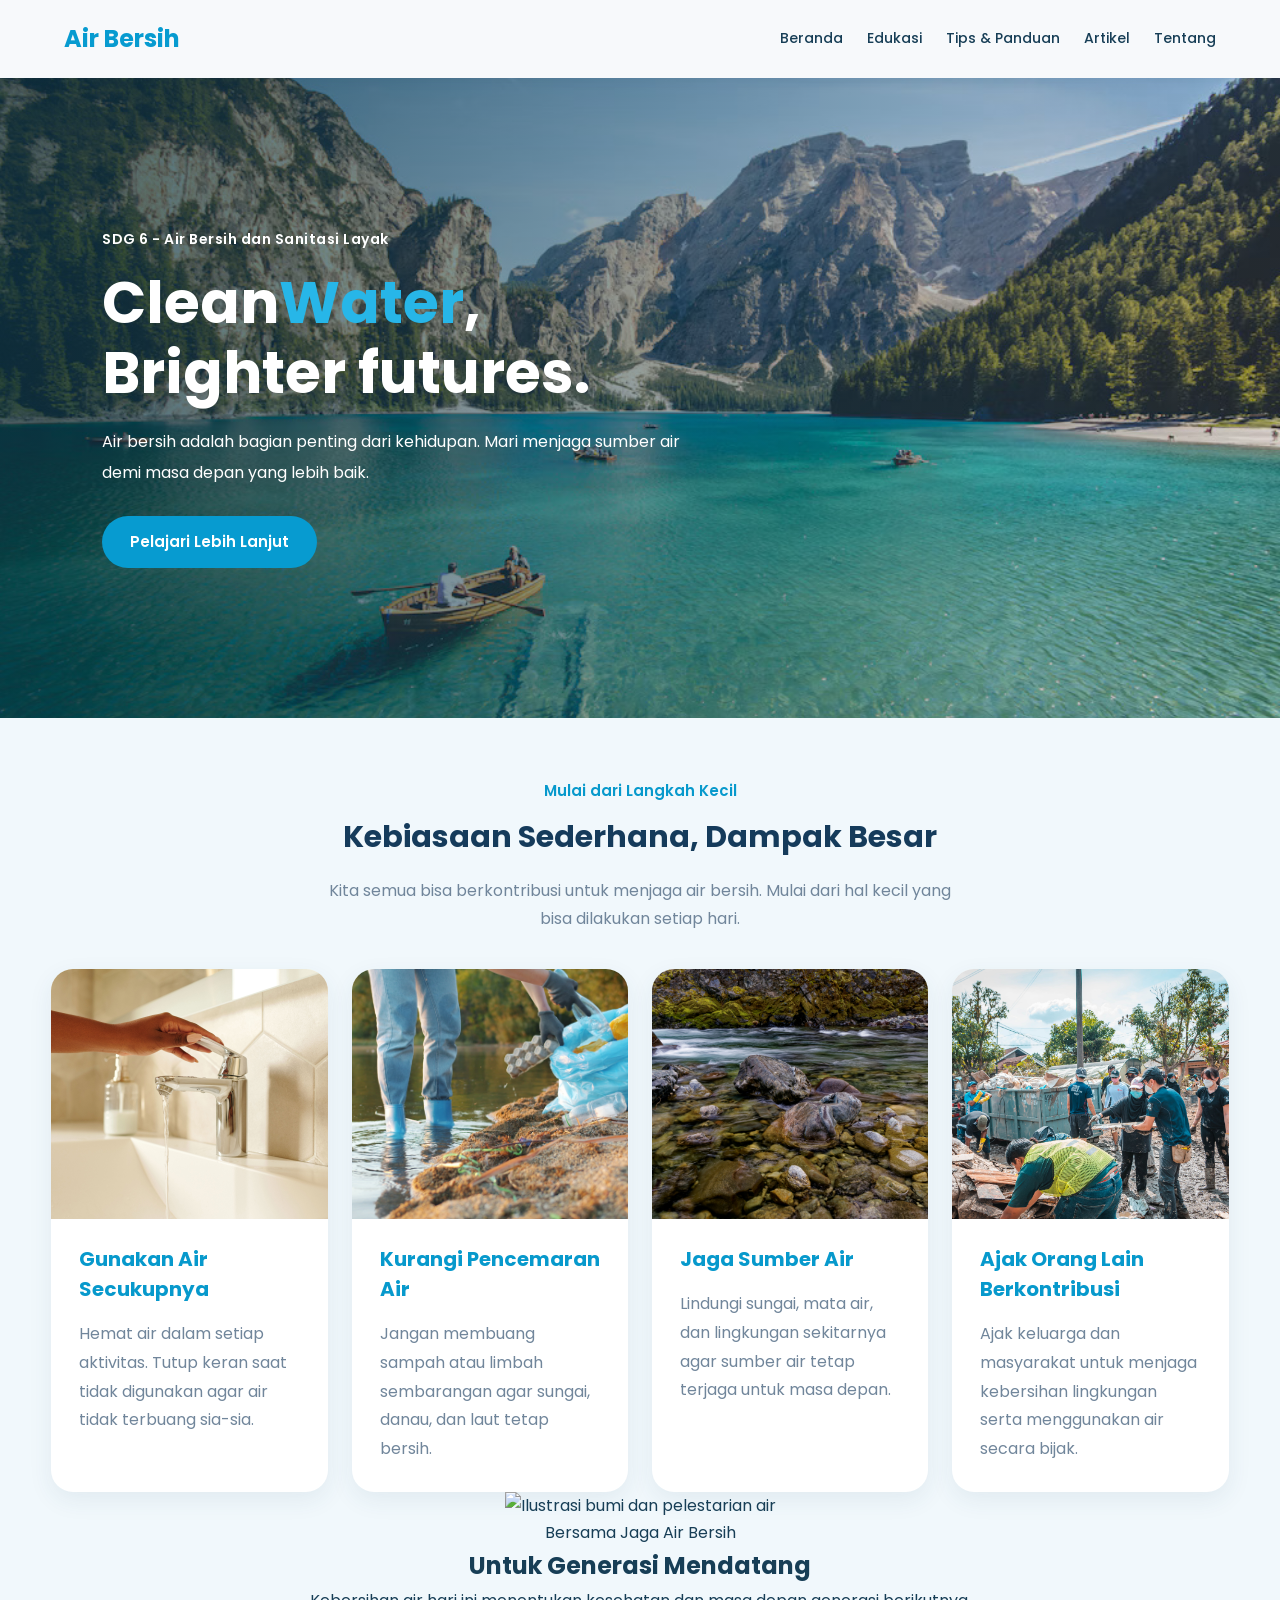
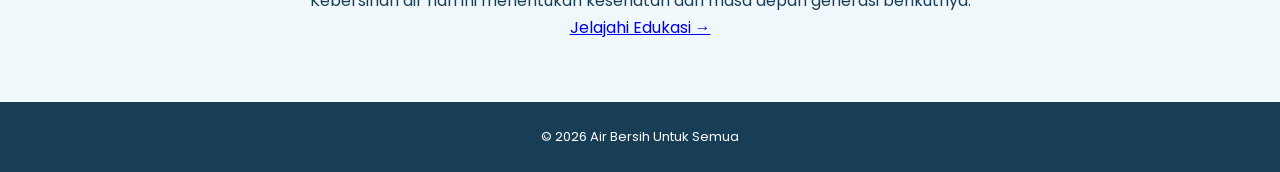
==== index.html @ 91b4f343 "Update index.html" ====
<!DOCTYPE html>
<html lang="id">
<head>
    <meta charset="UTF-8">
    <meta name="viewport" content="width=device-width, initial-scale=1.0">
    <title>Air Bersih untuk Semua</title>
    <link rel="stylesheet" href="css/style.css">
</head>
<body>

    <header>
        <nav>
            <a class="logo" href="index.html">Air Bersih</a>

            <div class="menu">
                <a href="index.html">Beranda</a>
                <a href="edukasi.html">Edukasi</a>
                <a href="panduan.html">Tips &amp; Panduan</a>
                <a href="artikel.html">Artikel</a>
                <a href="tentang.html">Tentang</a>
            </div>
        </nav>
    </header>

    <main>

        <section class="hero">
            <p class="label">
                SDG 6 - Air Bersih dan Sanitasi Layak
            </p>

            <h1>
                Clean<span>Water</span>,<br>
                Brighter futures.
            </h1>

            <p>
                Air bersih adalah bagian penting dari kehidupan.
                Mari menjaga sumber air demi masa depan yang lebih baik.
            </p>

            <a class="tombol" href="edukasi.html">
                Pelajari Lebih Lanjut
            </a>
        </section>
        
        <section class="manfaat" id="aksi">

            <p class="subjudul">Mulai dari Langkah Kecil</p>

            <h2>Kebiasaan Sederhana, Dampak Besar</h2>

            <p class="deskripsi">
                Kita semua bisa berkontribusi untuk menjaga air bersih.
                Mulai dari hal kecil yang bisa dilakukan setiap hari.
            </p>

            <div class="kumpulan-kartu">

                <article class="kartu">
                    <img
                        src="image/hemat-air.jpg"
                        alt="Menggunakan air secukupnya"
                    >

                    <div class="kartu-isi">
                        <h3>Gunakan Air Secukupnya</h3>

                        <p>
                            Hemat air dalam setiap aktivitas.
                            Tutup keran saat tidak digunakan agar
                            air tidak terbuang sia-sia.
                        </p>
                    </div>
                </article>

                <article class="kartu">
                    <img
                        src="image/kurangi-pencemaran.jpg"
                        alt="Menjaga sungai dari pencemaran"
                    >

                    <div class="kartu-isi">
                        <h3>Kurangi Pencemaran Air</h3>

                        <p>
                            Jangan membuang sampah atau limbah
                            sembarangan agar sungai, danau,
                            dan laut tetap bersih.
                        </p>
                    </div>
                </article>

                <article class="kartu">
                    <img
                        src="image/mata-air.jpg"
                        alt="Melestarikan sumber air"
                    >

                    <div class="kartu-isi">
                        <h3>Jaga Sumber Air</h3>

                        <p>
                            Lindungi sungai, mata air, dan
                            lingkungan sekitarnya agar sumber
                            air tetap terjaga untuk masa depan.
                        </p>
                    </div>
                </article>

                <article class="kartu">
                    <img
                        src="image/ajak-orang.jpg"
                        alt="Masyarakat menjaga kebersihan lingkungan"
                    >

                    <div class="kartu-isi">
                        <h3>Ajak Orang Lain Berkontribusi</h3>

                        <p>
                            Ajak keluarga dan masyarakat untuk
                            menjaga kebersihan lingkungan serta
                            menggunakan air secara bijak.
                        </p>
                    </div>
                </article>

            </div>

            <div class="ajakan-edukasi">

                <div class="ajakan-gambar">
                    <img
                        src="image/bumi-air.png"
                        alt="Ilustrasi bumi dan pelestarian air"
                    >
                </div>

                <div class="ajakan-teks">
                    <p class="ajakan-label">
                        Bersama Jaga Air Bersih
                    </p>

                    <h2>Untuk Generasi Mendatang</h2>

                    <p>
                        Kebersihan air hari ini menentukan kesehatan
                        dan masa depan generasi berikutnya.
                    </p>
                </div>

                <a href="edukasi.html" class="tombol-ajakan">
                    Jelajahi Edukasi →
                </a>

            </div>

        </section>

    </main>
    <footer>
        <p>&copy; 2026 Air Bersih Untuk Semua</p>
    </footer>

</body>
</html>
---- css/style.css ----
/* =====================================
   WEBSITE AIR BERSIH UNTUK SEMUA
   CSS Bersama: Header, Beranda, Edukasi,
   Footer, dan Tampilan Responsif
===================================== */


/* =====================================
   1. PENGATURAN DASAR
===================================== */

@import url('https://fonts.googleapis.com/css2?family=Poppins:wght@400;500;600;700&display=swap');

* {
    margin: 0;
    padding: 0;
    box-sizing: border-box;
}

html {
    scroll-behavior: smooth;
    scroll-padding-top: 100px;
}

body {
    font-family: 'Poppins', sans-serif;
    color: #173E56;
    background-color: #FFFFFF;
    line-height: 1.7;
}

img {
    max-width: 100%;
}


/* =====================================
   2. HEADER DAN NAVIGASI
===================================== */

header {
    position: sticky;
    top: 0;
    z-index: 1000;
    width: 100%;
    background-color: #F7F9FB;
    box-shadow: 0 2px 12px rgba(23, 62, 86, 0.08);
}

nav {
    width: 100%;
    max-width: 1400px;
    min-height: 78px;
    margin: 0 auto;
    padding: 16px 5%;

    display: flex;
    align-items: center;
    justify-content: space-between;
    gap: 24px;
}

/* Logo website */
.logo {
    color: #079BD0;
    font-size: 24px;
    font-weight: 700;
    text-decoration: none;
    white-space: nowrap;
}

/* Kumpulan tautan navigasi */
.menu {
    display: flex;
    align-items: center;
    justify-content: flex-end;
    flex-wrap: wrap;
    gap: 24px;
}

.menu a {
    color: #173E56;
    font-size: 14px;
    font-weight: 500;
    text-decoration: none;
    transition: color 0.25s ease;
}

.menu a:hover {
    color: #079BD0;
}


/* =====================================
   3. TOMBOL UTAMA BERANDA
===================================== */

.tombol {
    display: inline-block;
    padding: 13px 28px;
    border: none;
    border-radius: 30px;

    background-color: #079BD0;
    color: #FFFFFF;

    font-family: inherit;
    font-size: 15px;
    font-weight: 600;
    text-decoration: none;

    transition: background-color 0.25s ease,
                transform 0.25s ease;
}

.tombol:hover {
    background-color: #057EAA;
    transform: translateY(-2px);
}


/* =====================================
   4. BERANDA - HERO SECTION
===================================== */

.hero {
    min-height: 640px;
    padding: 80px 8%;

    display: flex;
    flex-direction: column;
    align-items: flex-start;
    justify-content: center;

    color: #FFFFFF;

    background:
        linear-gradient(
            90deg,
            rgba(4, 45, 62, 0.72) 0%,
            rgba(4, 45, 62, 0.38) 58%,
            rgba(4, 45, 62, 0.12) 100%
        ),
        url("../image/river.jpg");

    background-size: cover;
    background-position: center;
    background-repeat: no-repeat;
}

/* Label SDG 6 */
.hero .label {
    margin-bottom: 16px;
    font-size: 14px;
    font-weight: 600;
    letter-spacing: 0.5px;
}

/* Judul utama Beranda */
.hero h1 {
    max-width: 760px;
    margin-bottom: 20px;
    font-size: clamp(38px, 5vw, 58px);
    font-weight: 700;
    line-height: 1.2;
}

/* Warna aksen pada kata Water */
.hero h1 span {
    color: #27B6E8;
}

/* Deskripsi hero */
.hero > p:not(.label) {
    max-width: 600px;
    margin-bottom: 28px;
    font-size: 16px;
    line-height: 1.9;
}


/* BAGIAN MULAI DARI LANGKAH KECIL */

.manfaat {
    padding: 60px 4%;
    background-color: #f1f8fc;
    text-align: center;
}

.manfaat .subjudul {
    color: #0799cc;
    font-size: 15px;
    font-weight: 600;
    margin-bottom: 8px;
}

.manfaat > h2 {
    color: #153b5b;
    font-size: 30px;
    margin-bottom: 14px;
}

.manfaat > .deskripsi {
    color: #71869b;
    font-size: 16px;
    line-height: 1.8;
    max-width: 650px;
    margin: 0 auto 35px;
}

.kumpulan-kartu {
    display: grid;
    grid-template-columns: repeat(4, minmax(0, 1fr));
    gap: 24px;
    max-width: 1400px;
    margin: 0 auto;
    text-align: left;
}

.kartu {
    background-color: #ffffff;
    border-radius: 22px;
    overflow: hidden;
    box-shadow: 0 8px 25px rgba(35, 76, 105, 0.08);
    transition: transform 0.3s ease;
}

.kartu:hover {
    transform: translateY(-5px);
}

.kartu img {
    display: block;
    width: 100%;
    height: 250px;
    object-fit: cover;
}

.kartu-isi {
    padding: 25px 28px 28px;
}

.kartu h3 {
    color: #0799cc;
    font-size: 20px;
    line-height: 1.5;
    margin-bottom: 16px;
}

.kartu p {
    color: #71869b;
    font-size: 16px;
    line-height: 1.8;
}

/* TAMPILAN TABLET */

@media (max-width: 1000px) {
    .kumpulan-kartu {
        grid-template-columns: repeat(2, minmax(0, 1fr));
        gap: 20px;
    }

    .kartu img {
        height: 220px;
    }
}

/* TAMPILAN HP */

@media (max-width: 600px) {
    .manfaat {
        padding: 40px 5%;
    }

    .manfaat > h2 {
        font-size: 24px;
    }

    .manfaat > .deskripsi {
        font-size: 14px;
    }

    .kumpulan-kartu {
        grid-template-columns: 1fr;
        gap: 22px;
    }

    .kartu img {
        height: 220px;
    }

    .kartu-isi {
        padding: 20px;
    }

    .kartu h3 {
        font-size: 18px;
    }

    .kartu p {
        font-size: 14px;
    }
}/* BAGIAN MULAI DARI LANGKAH KECIL */

.manfaat {
    padding: 60px 4%;
    background-color: #f1f8fc;
    text-align: center;
}

.manfaat .subjudul {
    color: #0799cc;
    font-size: 15px;
    font-weight: 600;
    margin-bottom: 8px;
}

.manfaat > h2 {
    color: #153b5b;
    font-size: 30px;
    margin-bottom: 14px;
}

.manfaat > .deskripsi {
    color: #71869b;
    font-size: 16px;
    line-height: 1.8;
    max-width: 650px;
    margin: 0 auto 35px;
}

.kumpulan-kartu {
    display: grid;
    grid-template-columns: repeat(4, minmax(0, 1fr));
    gap: 24px;
    max-width: 1400px;
    margin: 0 auto;
    text-align: left;
}

.kartu {
    background-color: #ffffff;
    border-radius: 22px;
    overflow: hidden;
    box-shadow: 0 8px 25px rgba(35, 76, 105, 0.08);
    transition: transform 0.3s ease;
}

.kartu:hover {
    transform: translateY(-5px);
}

.kartu img {
    display: block;
    width: 100%;
    height: 250px;
    object-fit: cover;
}

.kartu-isi {
    padding: 25px 28px 28px;
}

.kartu h3 {
    color: #0799cc;
    font-size: 20px;
    line-height: 1.5;
    margin-bottom: 16px;
}

.kartu p {
    color: #71869b;
    font-size: 16px;
    line-height: 1.8;
}

/* TAMPILAN TABLET */

@media (max-width: 1000px) {
    .kumpulan-kartu {
        grid-template-columns: repeat(2, minmax(0, 1fr));
        gap: 20px;
    }

    .kartu img {
        height: 220px;
    }
}

/* TAMPILAN HP */

@media (max-width: 600px) {
    .manfaat {
        padding: 40px 5%;
    }

    .manfaat > h2 {
        font-size: 24px;
    }

    .manfaat > .deskripsi {
        font-size: 14px;
    }

    .kumpulan-kartu {
        grid-template-columns: 1fr;
        gap: 22px;
    }

    .kartu img {
        height: 220px;
    }

    .kartu-isi {
        padding: 20px;
    }

    .kartu h3 {
        font-size: 18px;
    }

    .kartu p {
        font-size: 14px;
    }
}


/* =====================================
   6. EDUKASI - PENGATURAN DASAR
===================================== */

.halaman-edukasi {
    color: #173E56;
    background-color: #F3F9FE;
}

.halaman-edukasi img {
    display: block;
    max-width: 100%;
    width: 100%;
}


/* =====================================
   7. EDUKASI - HERO SECTION
===================================== */

.edukasi-hero {
    min-height: 640px;
    padding: 80px 8%;

    display: flex;
    align-items: center;

    color: #FFFFFF;

    background:
        linear-gradient(
            rgba(0, 40, 60, 0.58),
            rgba(0, 40, 60, 0.58)
        ),
        url("../image/background edukasi.jpg");

    background-size: cover;
    background-position: center;
    background-repeat: no-repeat;
}

.edukasi-hero-content {
    max-width: 700px;
}

/* Label kecil di hero edukasi */
.edukasi-label {
    margin-bottom: 14px;
    font-size: 14px;
    font-weight: 700;
    letter-spacing: 0.8px;
}

/* Judul utama edukasi */
.edukasi-hero h1 {
    margin-bottom: 20px;
    font-size: clamp(36px, 5vw, 55px);
    line-height: 1.2;
}

/* Warna aksen judul edukasi */
.edukasi-hero h1 span {
    color: #27B6E8;
}

/* Deskripsi hero edukasi */
.edukasi-deskripsi {
    max-width: 620px;
    margin-bottom: 25px;
    font-size: 16px;
    line-height: 1.9;
}

/* Tombol menuju bagian pengertian */
.edukasi-tombol {
    display: inline-block;
    padding: 12px 25px;
    border-radius: 30px;

    background-color: #079BD0;
    color: #FFFFFF;

    font-size: 14px;
    font-weight: 600;
    text-decoration: none;

    transition: background-color 0.25s ease,
                transform 0.25s ease;
}

.edukasi-tombol:hover {
    background-color: #057EAA;
    transform: translateY(-2px);
}


/* =====================================
   8. EDUKASI - JUDUL SETIAP BAGIAN
===================================== */

.edukasi-judul {
    margin-bottom: 40px;
    text-align: center;
}

.edukasi-judul h2 {
    margin-bottom: 12px;
    color: #173E56;
    font-size: 32px;
    line-height: 1.35;
}

.edukasi-judul p {
    max-width: 750px;
    margin: 0 auto;
    color: #66859B;
    font-size: 15px;
    line-height: 1.8;
}


/* =====================================
   9. EDUKASI - BAGIAN PENGERTIAN
===================================== */

.edukasi-pengertian {
    padding: 80px 8%;
}

.edukasi-pengertian-content {
    display: flex;
    align-items: center;
    gap: 40px;
}

/* Gambar pengertian air bersih */
.edukasi-gambar-pengertian {
    flex: 1 1 50%;
    width: 50%;
    min-width: 0;
    aspect-ratio: 4 / 3;
    object-fit: cover;
    border-radius: 16px;
}

/* Teks penjelasan pengertian */
.edukasi-teks-pengertian {
    flex: 1 1 50%;
    min-width: 0;
}

.edukasi-teks-pengertian h3 {
    margin-bottom: 14px;
    color: #079BD0;
    font-size: 22px;
    line-height: 1.4;
}

.edukasi-teks-pengertian p {
    margin-bottom: 16px;
    color: #526F82;
    font-size: 15px;
    line-height: 1.9;
}


/* =====================================
   10. EDUKASI - BAGIAN KARTU
===================================== */

.edukasi-bagian {
    padding: 80px 8%;
}

/* Latar belakang bagian sumber air */
.edukasi-sumber {
    background-color: #EAF5FC;
}

/* Susunan kartu edukasi */
.edukasi-grid {
    display: grid;
    grid-template-columns: repeat(4, minmax(0, 1fr));
    gap: 22px;
}

/* Tampilan kartu edukasi */
.edukasi-card {
    min-width: 0;
    overflow: hidden;

    background-color: #FFFFFF;
    border: 1px solid #E6F0F6;
    border-radius: 18px;
    box-shadow: 0 5px 18px rgba(23, 62, 86, 0.06);

    transition: transform 0.25s ease,
                box-shadow 0.25s ease;
}

.edukasi-card:hover {
    transform: translateY(-4px);
    box-shadow: 0 12px 25px rgba(23, 62, 86, 0.12);
}

/* Gambar pada kartu edukasi */
.edukasi-card-gambar {
    width: 100%;
    height: 180px;
    object-fit: cover;
}

/* Isi kartu edukasi */
.edukasi-card-isi {
    padding: 20px;
}

.edukasi-card-isi h3 {
    margin-bottom: 10px;
    color: #079BD0;
    font-size: 17px;
    line-height: 1.5;
}

.edukasi-card-isi p {
    color: #66859B;
    font-size: 14px;
    line-height: 1.8;
}


/* =====================================
   11. EDUKASI - CATATAN SUMBER AIR
===================================== */

.edukasi-catatan {
    margin-top: 30px;
    padding: 22px 24px;

    background-color: #FFFFFF;
    border-left: 5px solid #079BD0;
    border-radius: 0 12px 12px 0;
    box-shadow: 0 4px 15px rgba(23, 62, 86, 0.05);
}

.edukasi-catatan strong {
    display: block;
    margin-bottom: 6px;
    color: #173E56;
}

.edukasi-catatan p {
    color: #526F82;
    font-size: 14px;
    line-height: 1.8;
}


/* =====================================
   12. FOOTER
===================================== */

footer {
    padding: 24px 5%;
    background-color: #173E56;
    color: #FFFFFF;
    text-align: center;
}

footer p {
    font-size: 13px;
    line-height: 1.7;
}


/* =====================================
   13. RESPONSIVE TABLET
===================================== */

@media (max-width: 950px) {

    /* Navigasi tablet */
    nav {
        padding: 15px 5%;
        gap: 18px;
    }

    .menu {
        gap: 15px;
    }

    .menu a {
        font-size: 13px;
    }

    /* Beranda tablet */
    .hero {
        min-height: 540px;
        padding: 65px 6%;
    }

    .manfaat {
        padding: 65px 6%;
    }

    .kumpulan-kartu {
        grid-template-columns: repeat(2, minmax(0, 1fr));
        gap: 18px;
    }

    /* Edukasi tablet */
    .edukasi-hero {
        min-height: 450px;
        padding: 60px 6%;
    }

    .edukasi-pengertian,
    .edukasi-bagian {
        padding: 60px 6%;
    }

    .edukasi-pengertian-content {
        gap: 28px;
    }

    .edukasi-grid {
        grid-template-columns: repeat(2, minmax(0, 1fr));
        gap: 18px;
    }
}


/* =====================================
   14. RESPONSIVE HP
===================================== */

@media (max-width: 650px) {

    /* Header dan navigasi HP */
    nav {
        flex-direction: column;
        justify-content: center;
        gap: 10px;
        padding: 14px 5%;
    }

    .logo {
        font-size: 22px;
    }

    .menu {
        justify-content: center;
        gap: 8px 16px;
    }

    .menu a {
        font-size: 12px;
    }

    /* Hero Beranda HP */
    .hero {
        min-height: 460px;
        padding: 45px 6%;
        background-position: center;
    }

    .hero .label {
        font-size: 12px;
    }

    .hero h1 {
        font-size: clamp(32px, 8vw, 42px);
    }

    .hero > p:not(.label) {
        font-size: 14px;
    }

    .tombol {
        padding: 11px 22px;
        font-size: 14px;
    }

    /* Manfaat Beranda HP */
    .manfaat {
        padding: 45px 5%;
    }

    .manfaat h2 {
        font-size: 26px;
    }

    .manfaat .deskripsi {
        margin-bottom: 28px;
        font-size: 14px;
    }

    .kumpulan-kartu {
        grid-template-columns: 1fr;
        gap: 15px;
    }

    .kartu {
        padding: 22px 20px;
    }

    /* Hero Edukasi HP */
    .edukasi-hero {
        min-height: 390px;
        padding: 40px 5%;
        background-position: center;
    }

    .edukasi-label {
        font-size: 12px;
    }

    .edukasi-hero h1 {
        font-size: 32px;
    }

    .edukasi-deskripsi {
        font-size: 14px;
    }

    .edukasi-tombol {
        padding: 11px 21px;
        font-size: 13px;
    }

    /* Judul dan jarak bagian Edukasi */
    .edukasi-judul {
        margin-bottom: 28px;
    }

    .edukasi-judul h2 {
        font-size: 25px;
    }

    .edukasi-judul p {
        font-size: 14px;
    }

    .edukasi-pengertian,
    .edukasi-bagian {
        padding: 45px 5%;
    }

    /* Gambar dan teks pengertian disusun vertikal */
    .edukasi-pengertian-content {
        flex-direction: column;
        align-items: stretch;
        gap: 24px;
    }

    .edukasi-gambar-pengertian {
        flex: none;
        width: 100%;
        aspect-ratio: 4 / 3;
    }

    .edukasi-teks-pengertian {
        flex: none;
    }

    .edukasi-teks-pengertian h3 {
        font-size: 20px;
    }

    .edukasi-teks-pengertian p {
        font-size: 14px;
    }

    /* Kartu Edukasi satu kolom di HP */
    .edukasi-grid {
        grid-template-columns: 1fr;
        gap: 18px;
    }

    .edukasi-card-gambar {
        height: 210px;
    }

    .edukasi-card-isi {
        padding: 18px;
    }

    .edukasi-card-isi h3 {
        font-size: 17px;
    }

    .edukasi-card-isi p {
        font-size: 14px;
    }

    .edukasi-catatan {
        margin-top: 24px;
        padding: 18px;
    }

    footer {
        padding: 20px 5%;
    }
}


/* =====================================
   15. RESPONSIVE HP KECIL
===================================== */

@media (max-width: 380px) {

    .menu {
        gap: 7px 11px;
    }

    .menu a {
        font-size: 11px;
    }

    .hero h1 {
        font-size: 30px;
    }

    .manfaat h2,
    .edukasi-judul h2 {
        font-size: 23px;
    }

  

    .edukasi-card-gambar {
        height: 180px;
    }
}

/* =====================================
   HALAMAN TIPS & PANDUAN AIR BERSIH
===================================== */


/* PENGATURAN DASAR */
.tips-halaman {
    font-family: 'Poppins', sans-serif;
    color: #173E56;
    background-color: #F3F9FE;
}

.tips-halaman img {
    display: block;
    width: 100%;
}

/* HERO SECTION */
.tips-hero {
    min-height: 640px;
    padding: 80px 8%;
    display: flex;
    align-items: center;
    color: white;

    background:
        linear-gradient(rgba(0, 40, 60, 0.55),
                        rgba(0, 40, 60, 0.55)),
        url("../image/jaga air bersih.jpg");

    background-size: cover;
    background-position: center;
}

.tips-hero-isi {
    max-width: 650px;
}

.tips-label {
    font-weight: 600;
    letter-spacing: 2px;
    color: #e2f7ff;
}

.tips-hero h1 {
    font-size: 46px;
    line-height: 1.3;
    margin: 15px 0;
}

.tips-hero h1 span {
    color: #5CCBFA;
}

.tips-deskripsi {
    font-size: 15px;
    line-height: 1.8;
    margin-bottom: 25px;
}

/* TOMBOL */
.tips-tombol {
    display: inline-block;
    padding: 12px 24px;
    background-color: #079BD0;
    color: white;
    text-decoration: none;
    border-radius: 25px;
    font-size: 14px;
}

.tips-tombol:hover {
    background-color: #087EAA;
}

/* BAGIAN DAFTAR TIPS */
.tips-bagian {
    padding: 65px 6%;
}

.tips-judul {
    text-align: center;
    margin-bottom: 35px;
}

.tips-judul h2 {
    font-size: 30px;
    margin-bottom: 10px;
}

.tips-judul p {
    color: #66859B;
    font-size: 14px;
}

/* GRID CARD */
.tips-grid {
    display: grid;
    grid-template-columns: repeat(3, 1fr);
    gap: 25px;
}

/* CARD TIPS */
.tips-card {
    background-color: white;
    border-radius: 15px;
    overflow: hidden;
    box-shadow: 0 4px 15px rgba(23, 62, 86, 0.08);
}

.tips-gambar {
    height: 200px;
    object-fit: cover;
}

.tips-card-isi {
    padding: 20px;
}

.tips-card-isi h3 {
    font-size: 17px;
    margin: 10px 0;
    color: #079BD0;
}

.tips-card-isi p {
    color: #66859B;
    font-size: 13px;
    line-height: 1.8;
}

/* BAGIAN AJAKAN */
.tips-ajakan {
    margin: 20px 6% 65px;
    padding: 40px 25px;
    text-align: center;
    background-color: #E3F4FD;
    border-radius: 25px;
}

.tips-ajakan h2 {
    font-size: 25px;
    margin-bottom: 6px;
}

.tips-ajakan p {
    color: #66859B;
    font-size: 14px;
    line-height: 1;
    margin-bottom: 15px;
}

/* RESPONSIVE TABLET DAN HP */
@media (max-width: 768px) {
    .tips-hero {
        min-height: 380px;
        padding: 50px 6%;
    }

    .tips-hero h1 {
        font-size: 36px;
    }

    .tips-bagian {
        padding: 45px 5%;
    }

    .tips-grid {
        grid-template-columns: repeat(2, 1fr);
        gap: 18px;
    }

    .tips-gambar {
        height: 180px;
    }
}

/* RESPONSIVE HP KECIL */
@media (max-width: 480px) {
    .tips-hero {
        min-height: 350px;
        padding: 35px 5%;
    }

    .tips-hero h1 {
        font-size: 30px;
    }

    .tips-deskripsi {
        font-size: 14px;
    }

    .tips-judul h2 {
        font-size: 25px;
    }

    .tips-grid {
        grid-template-columns: 1fr;
    }

    .tips-gambar {
        height: 210px;
    }

    .tips-card-isi {
        padding: 18px;
    }

    .tips-ajakan {
        padding: 30px 20px;
    }

    .tips-ajakan h2 {
        font-size: 22px;
    }
}
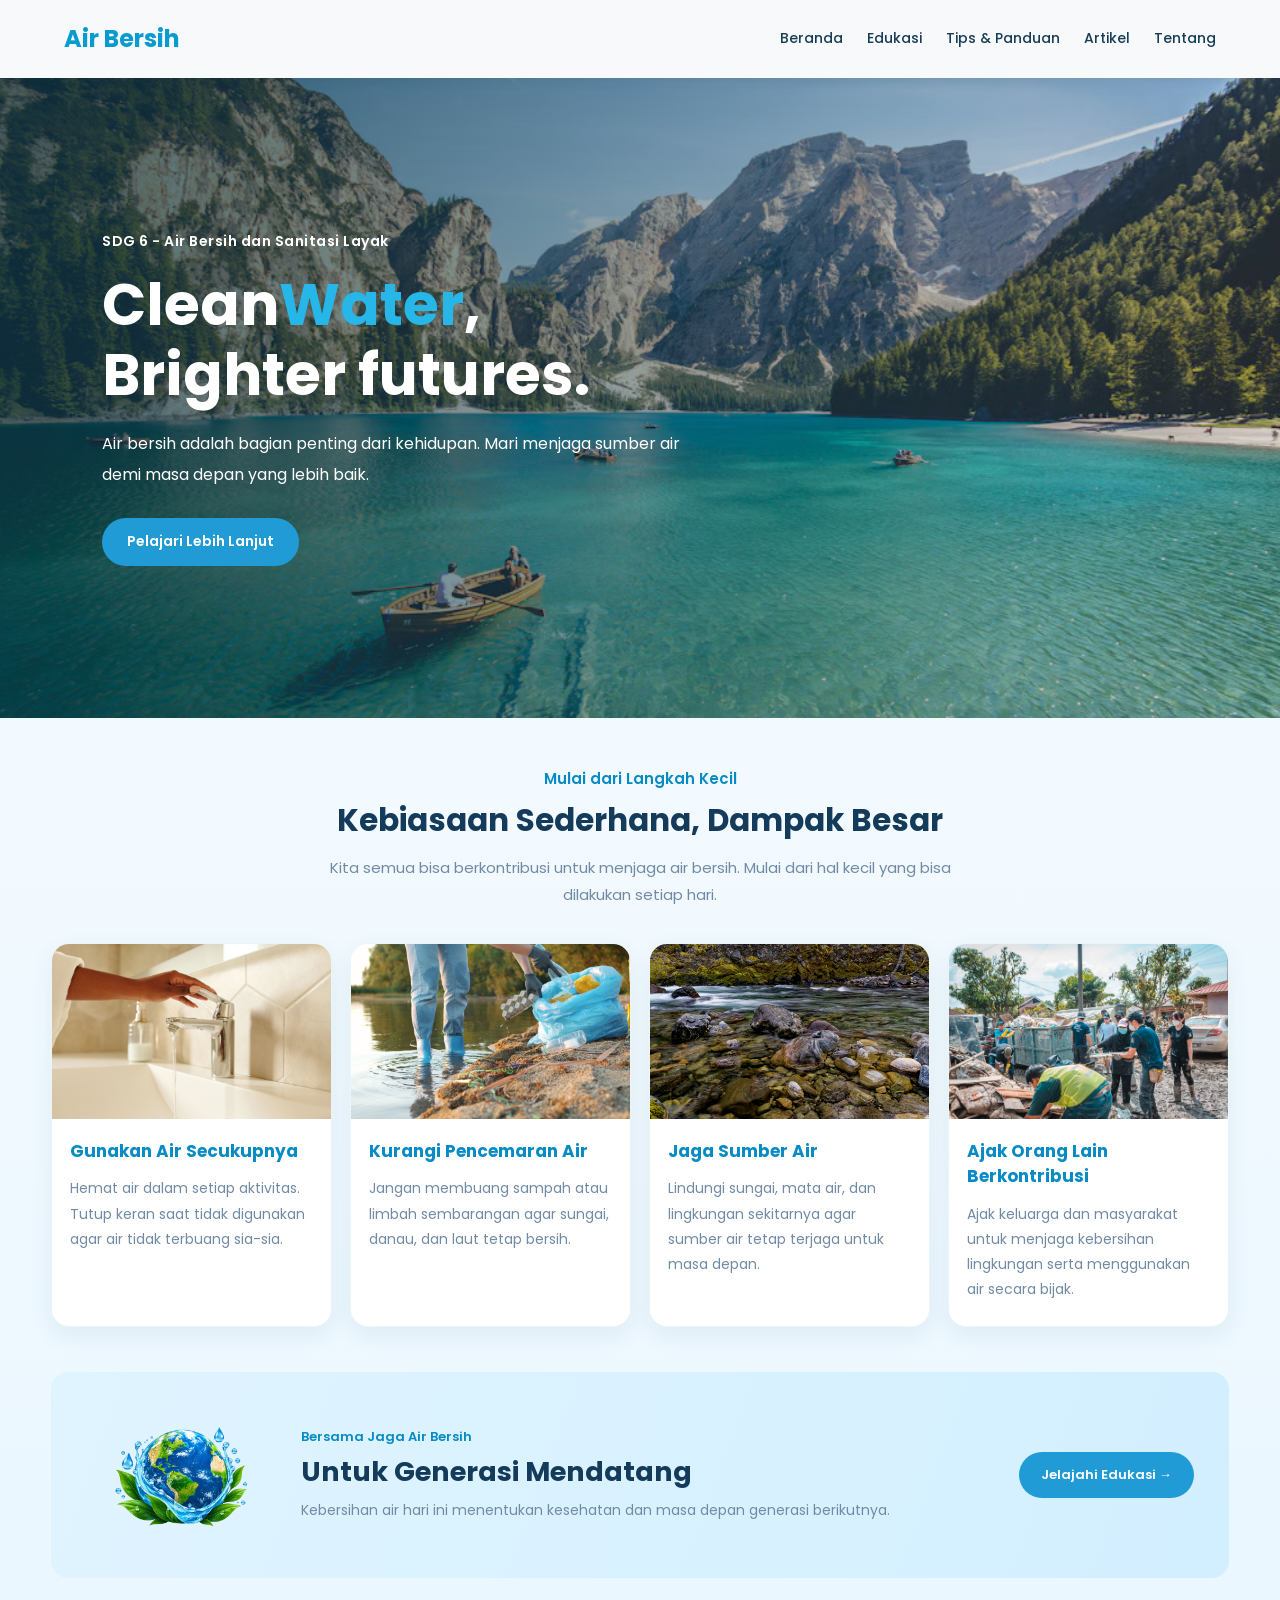
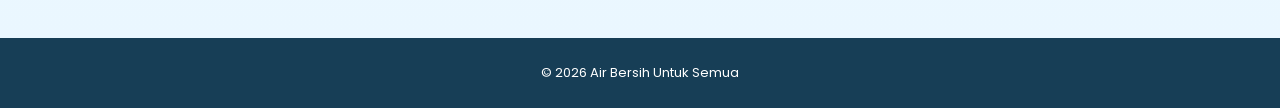
==== commit e57fae1c: "Fix HTML entity encoding in index.html" ====
--- a/index.html
+++ b/index.html
@@ -131,7 +131,7 @@
 
                 <div class="ajakan-gambar">
                     <img
-                        src="image/bumi-air.png"
+                        src="image/bumi.png"
                         alt="Ilustrasi bumi dan pelestarian air"
                     >
                 </div>
--- a/css/style.css
+++ b/css/style.css
@@ -177,100 +177,569 @@
     font-size: 16px;
     line-height: 1.9;
 }
-
-
-/* BAGIAN MULAI DARI LANGKAH KECIL */
+.tombol {
+    display: inline-block;
+    padding: 12px 25px;
+    border-radius: 30px;
+    background-color: #209bd5;
+    color: #ffffff;
+    font-size: 14px;
+    font-weight: 600;
+    text-decoration: none;
+    transition: background-color 0.3s ease,
+                transform 0.3s ease;
+}
+
+.tombol:hover {
+    background-color: #1178ae;
+    transform: translateY(-2px);
+}
+
+/* ===== BAGIAN MULAI DARI LANGKAH KECIL ===== */
 
 .manfaat {
-    padding: 60px 4%;
-    background-color: #f1f8fc;
+    padding: 48px 4% 60px;
+    background: linear-gradient(
+        180deg,
+        #f3faff 0%,
+        #eaf7ff 100%
+    );
     text-align: center;
 }
 
 .manfaat .subjudul {
-    color: #0799cc;
+    margin-bottom: 7px;
+    color: #078bc5;
     font-size: 15px;
     font-weight: 600;
-    margin-bottom: 8px;
 }
 
 .manfaat > h2 {
+    margin-bottom: 12px;
     color: #153b5b;
-    font-size: 30px;
-    margin-bottom: 14px;
+    font-size: clamp(25px, 3vw, 31px);
+    line-height: 1.4;
 }
 
 .manfaat > .deskripsi {
-    color: #71869b;
-    font-size: 16px;
-    line-height: 1.8;
     max-width: 650px;
     margin: 0 auto 35px;
-}
+    color: #718ba5;
+    font-size: 15px;
+    line-height: 1.8;
+}
+
+/* ===== EMPAT KARTU FOTO ===== */
 
 .kumpulan-kartu {
+    width: 100%;
+    max-width: 1400px;
+    margin: 0 auto;
     display: grid;
     grid-template-columns: repeat(4, minmax(0, 1fr));
-    gap: 24px;
-    max-width: 1400px;
-    margin: 0 auto;
+    align-items: stretch;
+    gap: 18px;
     text-align: left;
 }
 
 .kartu {
+    min-width: 0;
+    height: 100%;
+    overflow: hidden;
+    display: flex;
+    flex-direction: column;
     background-color: #ffffff;
-    border-radius: 22px;
-    overflow: hidden;
-    box-shadow: 0 8px 25px rgba(35, 76, 105, 0.08);
-    transition: transform 0.3s ease;
+    border: 1px solid #edf4f8;
+    border-radius: 18px;
+    box-shadow: 0 8px 25px rgba(35, 76, 105, 0.07);
+    transition: transform 0.3s ease,
+                box-shadow 0.3s ease;
 }
 
 .kartu:hover {
     transform: translateY(-5px);
+    box-shadow: 0 12px 28px rgba(35, 76, 105, 0.12);
 }
 
 .kartu img {
     display: block;
     width: 100%;
-    height: 250px;
+    height: 175px;
     object-fit: cover;
 }
 
 .kartu-isi {
-    padding: 25px 28px 28px;
+    flex: 1;
+    padding: 20px 18px 23px;
 }
 
 .kartu h3 {
-    color: #0799cc;
+    margin: 0 0 12px;
+    color: #078bc5;
+    font-size: 17px;
+    font-weight: 700;
+    line-height: 1.5;
+}
+
+.kartu p {
+    margin: 0;
+    color: #718ba5;
+    font-size: 14px;
+    line-height: 1.8;
+}
+
+/* ===== BANNER GENERASI MENDATANG ===== */
+
+.ajakan-edukasi {
+    width: 100%;
+    max-width: 1400px;
+    margin: 45px auto 0;
+    padding: 28px 35px;
+
+    display: flex;
+    flex-direction: row;
+    align-items: center;
+    justify-content: space-between;
+    gap: 25px;
+
+    background: linear-gradient(
+        110deg,
+        #e0f4ff,
+        #d2efff
+    );
+    border-radius: 17px;
+    text-align: left;
+}
+
+.ajakan-gambar {
+    flex: 0 0 190px;
+    display: flex;
+    align-items: center;
+    justify-content: center;
+}
+
+.ajakan-gambar img {
+    display: block;
+    width: 170px;
+    height: 150px;
+    object-fit: contain;
+}
+
+.ajakan-teks {
+    flex: 1;
+    min-width: 0;
+}
+
+.ajakan-teks .ajakan-label {
+    margin-bottom: 5px;
+    color: #078bc5;
+    font-size: 13px;
+    font-weight: 600;
+}
+
+.ajakan-teks h2 {
+    margin-bottom: 8px;
+    color: #153b5b;
+    font-size: clamp(21px, 2.4vw, 27px);
+    line-height: 1.4;
+}
+
+.ajakan-teks p:last-child {
+    margin: 0;
+    color: #718ba5;
+    font-size: 14px;
+    line-height: 1.8;
+}
+
+.tombol-ajakan {
+    flex-shrink: 0;
+    display: inline-block;
+    padding: 12px 22px;
+    border-radius: 30px;
+    background-color: #209bd5;
+    color: #ffffff;
+    font-size: 13px;
+    font-weight: 600;
+    text-align: center;
+    text-decoration: none;
+    white-space: nowrap;
+    transition: background-color 0.3s ease;
+}
+
+.tombol-ajakan:hover {
+    background-color: #1178ae;
+}
+
+
+/* ==========================
+   HALAMAN ARTIKEL
+========================== */
+
+.halaman-artikel {
+    padding-top: 30px;
+    padding-bottom: 60px;
+}
+
+/* Pengantar artikel */
+.artikel-intro {
+    max-width: 760px;
+    margin: 30px auto 55px;
+    text-align: center;
+}
+
+.artikel-label {
+    color: #16818a;
+    font-size: 12px;
+    font-weight: 700;
+    letter-spacing: 1.8px;
+    line-height: 1.7;
+    margin-bottom: 14px;
+}
+
+.artikel-intro h1 {
+    font-size: clamp(32px, 5vw, 52px);
+    line-height: 1.15;
+    letter-spacing: -1.5px;
+    margin-bottom: 20px;
+}
+
+.artikel-intro > p:last-child {
+    max-width: 650px;
+    margin: 0 auto;
+    line-height: 1.8;
+    color: #52666b;
+}
+
+/* Artikel unggulan */
+.artikel-unggulan {
+    display: grid;
+    grid-template-columns: 1.1fr 1fr;
+    align-items: center;
+    gap: 35px;
+    margin-bottom: 75px;
+    padding: 25px;
+    background: #f0f8f8;
+    border-radius: 18px;
+}
+
+.artikel-unggulan-gambar img {
+    display: block;
+    width: 100%;
+    height: 350px;
+    object-fit: cover;
+    border-radius: 12px;
+}
+
+.artikel-unggulan-isi {
+    padding: 15px;
+}
+
+.artikel-kategori {
+    display: inline-block;
+    color: #16818a;
+    font-size: 11px;
+    font-weight: 700;
+    letter-spacing: 1.3px;
+    margin-bottom: 12px;
+}
+
+.artikel-unggulan-isi h2 {
+    font-size: clamp(24px, 3vw, 34px);
+    line-height: 1.3;
+    letter-spacing: -0.5px;
+    margin-bottom: 16px;
+}
+
+.artikel-unggulan-isi p {
+    color: #52666b;
+    line-height: 1.8;
+    margin-bottom: 22px;
+}
+
+/* Tautan artikel */
+.artikel-link {
+    display: inline-block;
+    color: #087f8c;
+    font-weight: 700;
+    text-decoration: none;
+    line-height: 1.7;
+    transition: color 0.2s ease;
+}
+
+.artikel-link:hover {
+    color: #045962;
+    text-decoration: underline;
+}
+
+/* Judul daftar artikel */
+.artikel-section-heading {
+    display: flex;
+    justify-content: space-between;
+    align-items: end;
+    gap: 25px;
+    margin-bottom: 28px;
+}
+
+.artikel-section-heading h2 {
+    font-size: clamp(26px, 3vw, 36px);
+    letter-spacing: -0.7px;
+}
+
+.artikel-section-heading > p {
+    max-width: 380px;
+    color: #52666b;
+    line-height: 1.7;
+}
+
+/* Grid kartu artikel */
+.artikel-grid {
+    display: grid;
+    grid-template-columns: repeat(3, minmax(0, 1fr));
+    gap: 24px;
+}
+
+.artikel-card {
+    min-width: 0;
+    overflow: hidden;
+    background: #ffffff;
+    border: 1px solid #e1ebeb;
+    border-radius: 14px;
+    transition: transform 0.2s ease,
+                box-shadow 0.2s ease;
+}
+
+.artikel-card:hover {
+    transform: translateY(-4px);
+    box-shadow: 0 10px 28px rgba(20, 75, 80, 0.09);
+}
+
+.artikel-card > img {
+    display: block;
+    width: 100%;
+    height: 210px;
+    object-fit: cover;
+}
+
+.artikel-card-isi {
+    padding: 23px;
+}
+
+.artikel-card h3 {
     font-size: 20px;
-    line-height: 1.5;
-    margin-bottom: 16px;
-}
-
-.kartu p {
-    color: #71869b;
-    font-size: 16px;
+    line-height: 1.4;
+    margin-bottom: 12px;
+}
+
+.artikel-card p {
+    color: #52666b;
+    font-size: 14px;
     line-height: 1.8;
-}
-
-/* TAMPILAN TABLET */
+    margin-bottom: 18px;
+}
+
+/* Bagian ajakan */
+.artikel-ajakan {
+    margin-top: 75px;
+    padding: 45px 25px;
+    text-align: center;
+    background: #eaf6f6;
+    border-radius: 18px;
+}
+
+.artikel-ajakan h2 {
+    max-width: 650px;
+    margin: 0 auto 15px;
+    font-size: clamp(26px, 4vw, 36px);
+    line-height: 1.3;
+}
+
+.artikel-ajakan > p:not(.artikel-label) {
+    max-width: 600px;
+    margin: 0 auto 25px;
+    color: #52666b;
+    line-height: 1.8;
+}
+
+.artikel-tombol {
+    display: inline-block;
+    padding: 13px 22px;
+    color: #ffffff;
+    background: #087f8c;
+    border-radius: 7px;
+    font-weight: 600;
+    text-decoration: none;
+    transition: background 0.2s ease;
+}
+
+.artikel-tombol:hover {
+    background: #05616b;
+}
+
+/* Tablet */
+@media (max-width: 900px) {
+    .artikel-unggulan {
+        grid-template-columns: 1fr 1fr;
+        gap: 15px;
+        padding: 18px;
+    }
+
+    .artikel-unggulan-gambar img {
+        height: 300px;
+    }
+
+    .artikel-grid {
+        grid-template-columns: repeat(2, minmax(0, 1fr));
+    }
+
+    .artikel-card:last-child {
+        grid-column: 1 / -1;
+    }
+}
+
+/* Smartphone */
+@media (max-width: 600px) {
+    .halaman-artikel {
+        padding-top: 15px;
+    }
+
+    .artikel-intro {
+        margin: 25px auto 35px;
+    }
+
+    .artikel-intro h1 {
+        letter-spacing: -0.8px;
+    }
+
+    .artikel-unggulan {
+        grid-template-columns: 1fr;
+        padding: 14px;
+        margin-bottom: 50px;
+    }
+
+    .artikel-unggulan-gambar img {
+        height: 230px;
+    }
+
+    .artikel-unggulan-isi {
+        padding: 12px 5px 8px;
+    }
+
+    .artikel-section-heading {
+        display: block;
+    }
+
+    .artikel-section-heading > p {
+        margin-top: 12px;
+    }
+
+    .artikel-grid {
+        grid-template-columns: 1fr;
+        gap: 20px;
+    }
+
+    .artikel-card:last-child {
+        grid-column: auto;
+    }
+
+    .artikel-card > img {
+        height: 220px;
+    }
+
+    .artikel-ajakan {
+        margin-top: 50px;
+        padding: 35px 20px;
+    }
+}
+
+
+/* ===== FOOTER ===== */
+
+footer {
+    padding: 30px 20px;
+    background-color: #153f5d;
+    color: #ffffff;
+    text-align: center;
+}
+
+footer p {
+    font-size: 13px;
+}
+
+/* ===== RESPONSIVE TABLET ===== */
 
 @media (max-width: 1000px) {
+    nav {
+        gap: 20px;
+    }
+
+    .menu {
+        gap: 16px;
+    }
+
     .kumpulan-kartu {
         grid-template-columns: repeat(2, minmax(0, 1fr));
         gap: 20px;
     }
 
     .kartu img {
-        height: 220px;
-    }
-}
-
-/* TAMPILAN HP */
-
-@media (max-width: 600px) {
+        height: 210px;
+    }
+
+    .ajakan-edukasi {
+        gap: 20px;
+        padding: 25px;
+    }
+
+    .ajakan-gambar {
+        flex-basis: 130px;
+    }
+
+    .ajakan-gambar img {
+        width: 125px;
+        height: 125px;
+    }
+}
+
+/* ===== RESPONSIVE HP ===== */
+
+@media (max-width: 650px) {
+    nav {
+        padding: 15px 5%;
+        flex-direction: column;
+        gap: 12px;
+    }
+
+    .logo {
+        font-size: 23px;
+    }
+
+    .menu {
+        width: 100%;
+        justify-content: center;
+        flex-wrap: wrap;
+        gap: 10px 18px;
+    }
+
+    .menu a {
+        font-size: 12px;
+    }
+
+    .hero {
+        min-height: 370px;
+        padding: 45px 6%;
+        background-position: center;
+    }
+
+    .hero h1 {
+        font-size: 37px;
+    }
+
+    .hero > p:not(.label) {
+        font-size: 14px;
+    }
+
     .manfaat {
-        padding: 40px 5%;
+        padding: 38px 5% 45px;
     }
 
     .manfaat > h2 {
@@ -279,11 +748,12 @@
 
     .manfaat > .deskripsi {
         font-size: 14px;
+        margin-bottom: 25px;
     }
 
     .kumpulan-kartu {
         grid-template-columns: 1fr;
-        gap: 22px;
+        gap: 20px;
     }
 
     .kartu img {
@@ -291,7 +761,7 @@
     }
 
     .kartu-isi {
-        padding: 20px;
+        padding: 19px 20px 22px;
     }
 
     .kartu h3 {
@@ -301,130 +771,56 @@
     .kartu p {
         font-size: 14px;
     }
-}/* BAGIAN MULAI DARI LANGKAH KECIL */
-
-.manfaat {
-    padding: 60px 4%;
-    background-color: #f1f8fc;
-    text-align: center;
-}
-
-.manfaat .subjudul {
-    color: #0799cc;
-    font-size: 15px;
-    font-weight: 600;
-    margin-bottom: 8px;
-}
-
-.manfaat > h2 {
-    color: #153b5b;
-    font-size: 30px;
-    margin-bottom: 14px;
-}
-
-.manfaat > .deskripsi {
-    color: #71869b;
-    font-size: 16px;
-    line-height: 1.8;
-    max-width: 650px;
-    margin: 0 auto 35px;
-}
-
-.kumpulan-kartu {
-    display: grid;
-    grid-template-columns: repeat(4, minmax(0, 1fr));
-    gap: 24px;
-    max-width: 1400px;
-    margin: 0 auto;
-    text-align: left;
-}
-
-.kartu {
-    background-color: #ffffff;
-    border-radius: 22px;
-    overflow: hidden;
-    box-shadow: 0 8px 25px rgba(35, 76, 105, 0.08);
-    transition: transform 0.3s ease;
-}
-
-.kartu:hover {
-    transform: translateY(-5px);
-}
-
-.kartu img {
-    display: block;
-    width: 100%;
-    height: 250px;
-    object-fit: cover;
-}
-
-.kartu-isi {
-    padding: 25px 28px 28px;
-}
-
-.kartu h3 {
-    color: #0799cc;
-    font-size: 20px;
-    line-height: 1.5;
-    margin-bottom: 16px;
-}
-
-.kartu p {
-    color: #71869b;
-    font-size: 16px;
-    line-height: 1.8;
-}
-
-/* TAMPILAN TABLET */
-
-@media (max-width: 1000px) {
-    .kumpulan-kartu {
-        grid-template-columns: repeat(2, minmax(0, 1fr));
-        gap: 20px;
+
+    .ajakan-edukasi {
+        flex-direction: column;
+        text-align: center;
+        padding: 25px 20px;
+        margin-top: 32px;
+        gap: 15px;
+    }
+
+    .ajakan-gambar {
+        flex-basis: auto;
+    }
+
+    .ajakan-gambar img {
+        width: 135px;
+        height: 120px;
+    }
+
+    .ajakan-teks h2 {
+        font-size: 23px;
+    }
+
+    .ajakan-teks p:last-child {
+        font-size: 14px;
+    }
+
+    .tombol-ajakan {
+        white-space: normal;
+    }
+}
+
+/* ===== HP KECIL ===== */
+
+@media (max-width: 380px) {
+    .hero h1 {
+        font-size: 32px;
+    }
+
+    .menu {
+        gap: 9px 12px;
+    }
+
+    .menu a {
+        font-size: 11px;
     }
 
     .kartu img {
-        height: 220px;
-    }
-}
-
-/* TAMPILAN HP */
-
-@media (max-width: 600px) {
-    .manfaat {
-        padding: 40px 5%;
-    }
-
-    .manfaat > h2 {
-        font-size: 24px;
-    }
-
-    .manfaat > .deskripsi {
-        font-size: 14px;
-    }
-
-    .kumpulan-kartu {
-        grid-template-columns: 1fr;
-        gap: 22px;
-    }
-
-    .kartu img {
-        height: 220px;
-    }
-
-    .kartu-isi {
-        padding: 20px;
-    }
-
-    .kartu h3 {
-        font-size: 18px;
-    }
-
-    .kartu p {
-        font-size: 14px;
-    }
-}
-
+        height: 190px;
+    }
+}
 
 /* =====================================
    6. EDUKASI - PENGATURAN DASAR
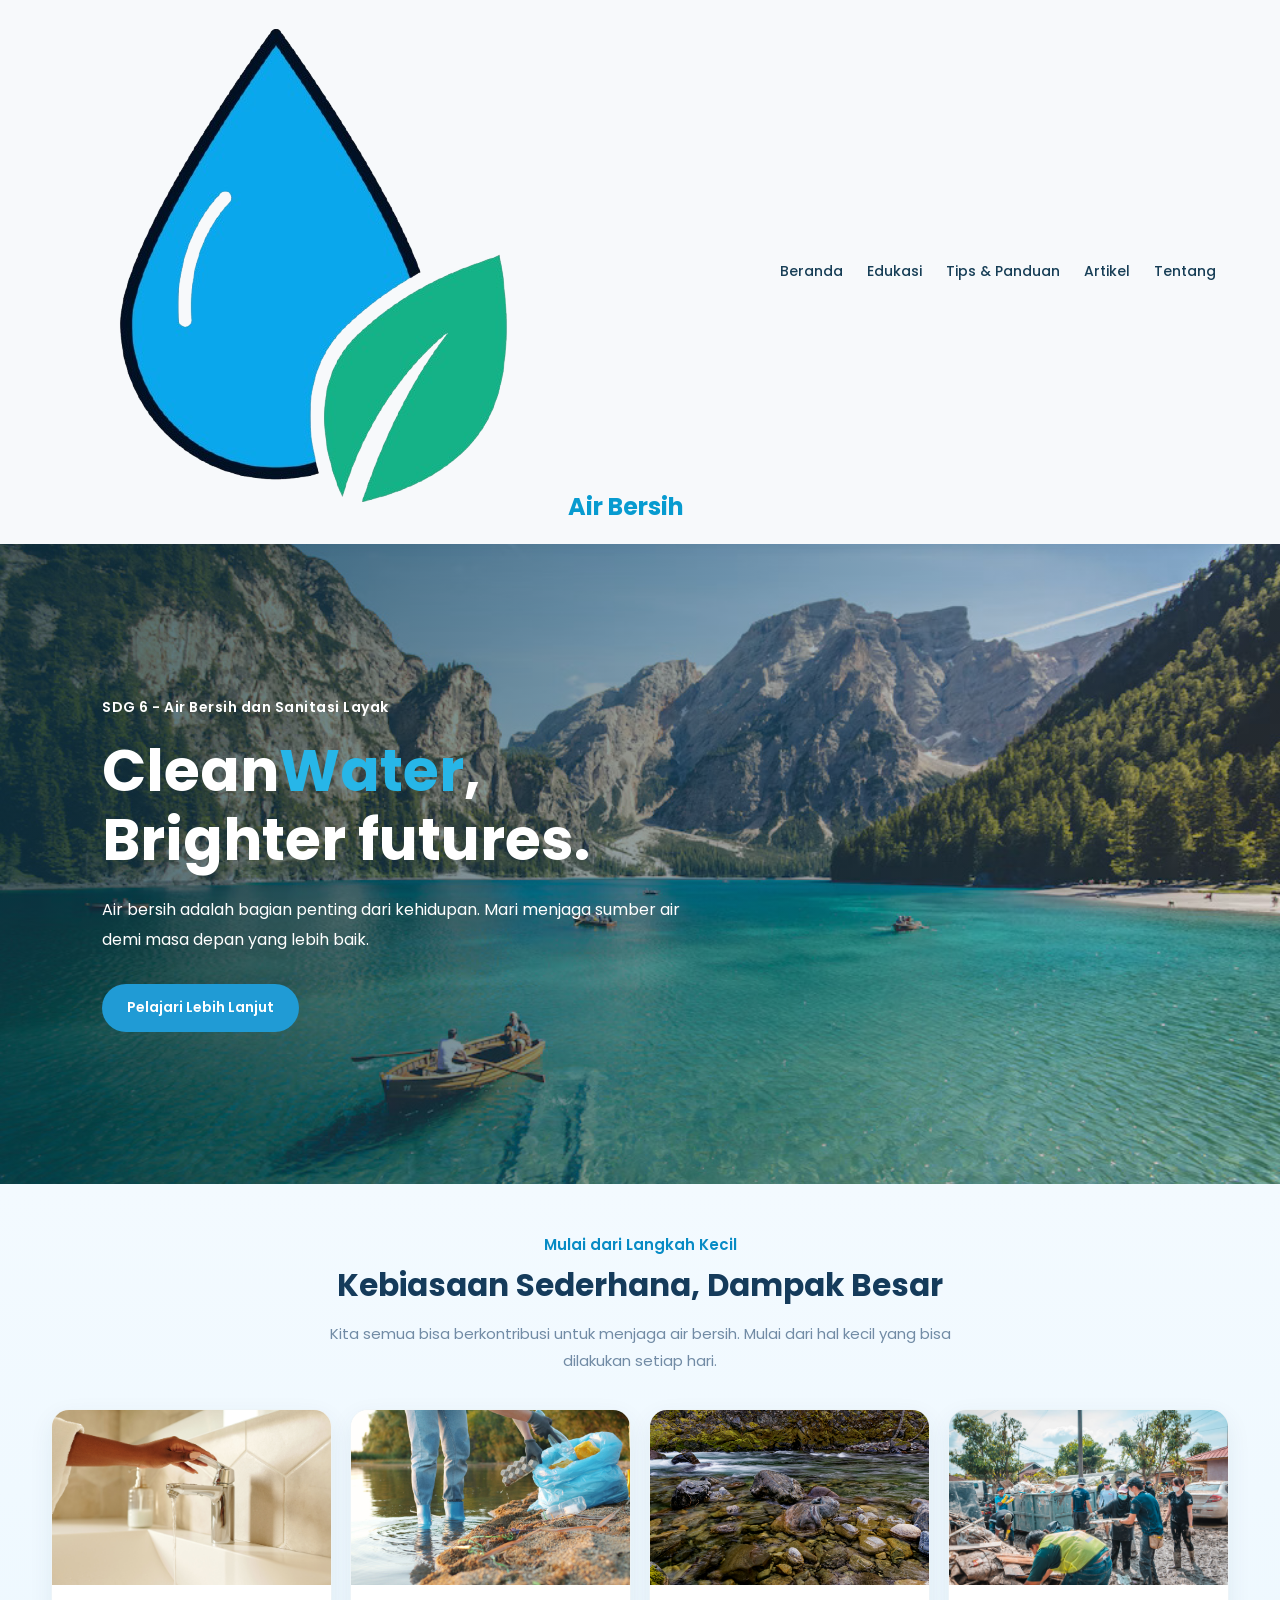
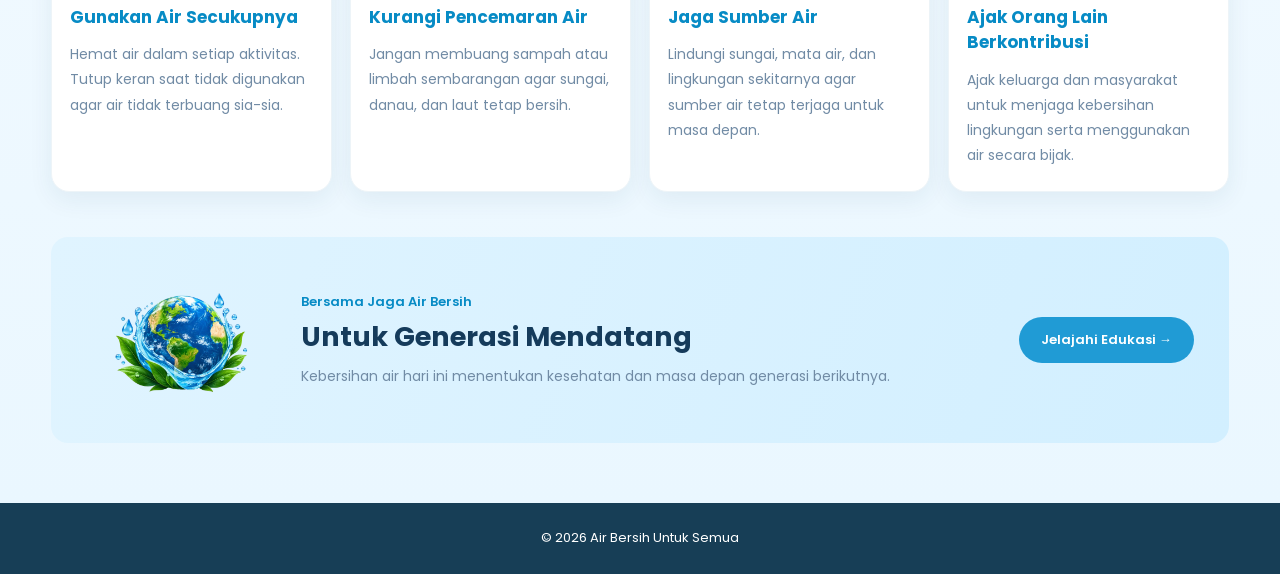
==== commit 00c6a94a: "Update index.html" ====
--- a/index.html
+++ b/index.html
@@ -10,7 +10,10 @@
 
     <header>
         <nav>
-            <a class="logo" href="index.html">Air Bersih</a>
+            <a class="logo" href="index.html">
+                <img src="image/logo-air.png" alt="Logo Air Bersih">
+                <span>Air Bersih</span>
+            </a>
 
             <div class="menu">
                 <a href="index.html">Beranda</a>
@@ -39,9 +42,9 @@
                 Mari menjaga sumber air demi masa depan yang lebih baik.
             </p>
 
-            <a class="tombol" href="edukasi.html">
-                Pelajari Lebih Lanjut
-            </a>
+          <a class="tombol" href="#aksi">
+            Pelajari Lebih Lanjut
+          </a>
         </section>
         
         <section class="manfaat" id="aksi">
--- a/css/style.css
+++ b/css/style.css
@@ -1,39 +1,30 @@
 /* =====================================
    WEBSITE AIR BERSIH UNTUK SEMUA
-   CSS Bersama: Header, Beranda, Edukasi,
-   Footer, dan Tampilan Responsif
-===================================== */
-
+===================================== */
 
 /* =====================================
    1. PENGATURAN DASAR
 ===================================== */
 
 @import url('https://fonts.googleapis.com/css2?family=Poppins:wght@400;500;600;700&display=swap');
-
 * {
     margin: 0;
     padding: 0;
     box-sizing: border-box;
 }
-
 html {
     scroll-behavior: smooth;
     scroll-padding-top: 100px;
 }
-
 body {
     font-family: 'Poppins', sans-serif;
     color: #173E56;
     background-color: #FFFFFF;
     line-height: 1.7;
 }
-
 img {
     max-width: 100%;
 }
-
-
 /* =====================================
    2. HEADER DAN NAVIGASI
 ===================================== */
@@ -46,20 +37,17 @@
     background-color: #F7F9FB;
     box-shadow: 0 2px 12px rgba(23, 62, 86, 0.08);
 }
-
 nav {
     width: 100%;
     max-width: 1400px;
     min-height: 78px;
     margin: 0 auto;
     padding: 16px 5%;
-
     display: flex;
     align-items: center;
     justify-content: space-between;
     gap: 24px;
 }
-
 /* Logo website */
 .logo {
     color: #079BD0;
@@ -68,7 +56,6 @@
     text-decoration: none;
     white-space: nowrap;
 }
-
 /* Kumpulan tautan navigasi */
 .menu {
     display: flex;
@@ -77,7 +64,6 @@
     flex-wrap: wrap;
     gap: 24px;
 }
-
 .menu a {
     color: #173E56;
     font-size: 14px;
@@ -85,12 +71,9 @@
     text-decoration: none;
     transition: color 0.25s ease;
 }
-
 .menu a:hover {
     color: #079BD0;
 }
-
-
 /* =====================================
    3. TOMBOL UTAMA BERANDA
 ===================================== */
@@ -100,25 +83,18 @@
     padding: 13px 28px;
     border: none;
     border-radius: 30px;
-
     background-color: #079BD0;
     color: #FFFFFF;
-
     font-family: inherit;
     font-size: 15px;
     font-weight: 600;
     text-decoration: none;
-
-    transition: background-color 0.25s ease,
-                transform 0.25s ease;
-}
-
+    transition: background-color 0.25s ease, transform 0.25s ease;
+}
 .tombol:hover {
     background-color: #057EAA;
     transform: translateY(-2px);
 }
-
-
 /* =====================================
    4. BERANDA - HERO SECTION
 ===================================== */
@@ -126,28 +102,16 @@
 .hero {
     min-height: 640px;
     padding: 80px 8%;
-
     display: flex;
     flex-direction: column;
     align-items: flex-start;
     justify-content: center;
-
     color: #FFFFFF;
-
-    background:
-        linear-gradient(
-            90deg,
-            rgba(4, 45, 62, 0.72) 0%,
-            rgba(4, 45, 62, 0.38) 58%,
-            rgba(4, 45, 62, 0.12) 100%
-        ),
-        url("../image/river.jpg");
-
+    background: linear-gradient( 90deg, rgba(4, 45, 62, 0.72) 0%, rgba(4, 45, 62, 0.38) 58%, rgba(4, 45, 62, 0.12) 100% ), url("../image/river.jpg");
     background-size: cover;
     background-position: center;
     background-repeat: no-repeat;
 }
-
 /* Label SDG 6 */
 .hero .label {
     margin-bottom: 16px;
@@ -155,7 +119,6 @@
     font-weight: 600;
     letter-spacing: 0.5px;
 }
-
 /* Judul utama Beranda */
 .hero h1 {
     max-width: 760px;
@@ -164,12 +127,10 @@
     font-weight: 700;
     line-height: 1.2;
 }
-
 /* Warna aksen pada kata Water */
 .hero h1 span {
     color: #27B6E8;
 }
-
 /* Deskripsi hero */
 .hero > p:not(.label) {
     max-width: 600px;
@@ -186,41 +147,31 @@
     font-size: 14px;
     font-weight: 600;
     text-decoration: none;
-    transition: background-color 0.3s ease,
-                transform 0.3s ease;
-}
-
+    transition: background-color 0.3s ease, transform 0.3s ease;
+}
 .tombol:hover {
     background-color: #1178ae;
     transform: translateY(-2px);
 }
-
 /* ===== BAGIAN MULAI DARI LANGKAH KECIL ===== */
 
 .manfaat {
     padding: 48px 4% 60px;
-    background: linear-gradient(
-        180deg,
-        #f3faff 0%,
-        #eaf7ff 100%
-    );
+    background: linear-gradient( 180deg, #f3faff 0%, #eaf7ff 100% );
     text-align: center;
 }
-
 .manfaat .subjudul {
     margin-bottom: 7px;
     color: #078bc5;
     font-size: 15px;
     font-weight: 600;
 }
-
 .manfaat > h2 {
     margin-bottom: 12px;
     color: #153b5b;
     font-size: clamp(25px, 3vw, 31px);
     line-height: 1.4;
 }
-
 .manfaat > .deskripsi {
     max-width: 650px;
     margin: 0 auto 35px;
@@ -228,7 +179,6 @@
     font-size: 15px;
     line-height: 1.8;
 }
-
 /* ===== EMPAT KARTU FOTO ===== */
 
 .kumpulan-kartu {
@@ -241,7 +191,6 @@
     gap: 18px;
     text-align: left;
 }
-
 .kartu {
     min-width: 0;
     height: 100%;
@@ -252,27 +201,22 @@
     border: 1px solid #edf4f8;
     border-radius: 18px;
     box-shadow: 0 8px 25px rgba(35, 76, 105, 0.07);
-    transition: transform 0.3s ease,
-                box-shadow 0.3s ease;
-}
-
+    transition: transform 0.3s ease, box-shadow 0.3s ease;
+}
 .kartu:hover {
     transform: translateY(-5px);
     box-shadow: 0 12px 28px rgba(35, 76, 105, 0.12);
 }
-
 .kartu img {
     display: block;
     width: 100%;
     height: 175px;
     object-fit: cover;
 }
-
 .kartu-isi {
     flex: 1;
     padding: 20px 18px 23px;
 }
-
 .kartu h3 {
     margin: 0 0 12px;
     color: #078bc5;
@@ -280,14 +224,12 @@
     font-weight: 700;
     line-height: 1.5;
 }
-
 .kartu p {
     margin: 0;
     color: #718ba5;
     font-size: 14px;
     line-height: 1.8;
 }
-
 /* ===== BANNER GENERASI MENDATANG ===== */
 
 .ajakan-edukasi {
@@ -295,62 +237,49 @@
     max-width: 1400px;
     margin: 45px auto 0;
     padding: 28px 35px;
-
     display: flex;
     flex-direction: row;
     align-items: center;
     justify-content: space-between;
     gap: 25px;
-
-    background: linear-gradient(
-        110deg,
-        #e0f4ff,
-        #d2efff
-    );
+    background: linear-gradient( 110deg, #e0f4ff, #d2efff );
     border-radius: 17px;
     text-align: left;
 }
-
 .ajakan-gambar {
     flex: 0 0 190px;
     display: flex;
     align-items: center;
     justify-content: center;
 }
-
 .ajakan-gambar img {
     display: block;
     width: 170px;
     height: 150px;
     object-fit: contain;
 }
-
 .ajakan-teks {
     flex: 1;
     min-width: 0;
 }
-
 .ajakan-teks .ajakan-label {
     margin-bottom: 5px;
     color: #078bc5;
     font-size: 13px;
     font-weight: 600;
 }
-
 .ajakan-teks h2 {
     margin-bottom: 8px;
     color: #153b5b;
     font-size: clamp(21px, 2.4vw, 27px);
     line-height: 1.4;
 }
-
 .ajakan-teks p:last-child {
     margin: 0;
     color: #718ba5;
     font-size: 14px;
     line-height: 1.8;
 }
-
 .tombol-ajakan {
     flex-shrink: 0;
     display: inline-block;
@@ -365,463 +294,548 @@
     white-space: nowrap;
     transition: background-color 0.3s ease;
 }
-
 .tombol-ajakan:hover {
     background-color: #1178ae;
 }
-
-
-/* ==========================
-   HALAMAN ARTIKEL
-========================== */
-
-.halaman-artikel {
-    padding-top: 30px;
-    padding-bottom: 60px;
-}
-
-/* Pengantar artikel */
-.artikel-intro {
-    max-width: 760px;
-    margin: 30px auto 55px;
+/* =====================================
+   PENGATURAN RESPONSIF KHUSUS HP (MOBILE)
+===================================== */
+
+@media (max-width: 768px) {
+    nav {
+        flex-direction: column;
+        align-items: center;
+        text-align: center;
+        gap: 12px;
+        padding: 14px 20px;
+        min-height: auto;
+    }
+    .menu {
+        justify-content: center;
+        gap: 12px;
+    }
+    .hero {
+        min-height: 480px;
+        padding: 50px 6%;
+        text-align: left;
+    }
+    .hero h1 {
+        font-size: 32px;
+    }
+    .kumpulan-kartu {
+        grid-template-columns: 1fr;
+        gap: 16px;
+    }
+    .kartu img {
+        height: 190px;
+    }
+    .ajakan-edukasi {
+        flex-direction: column;
+        align-items: center;
+        text-align: center;
+        padding: 24px 20px;
+        gap: 16px;
+    }
+    .ajakan-gambar {
+        flex: unset;
+    }
+    .ajakan-gambar img {
+        width: 140px;
+        height: 120px;
+    }
+    .tombol-ajakan {
+        width: 100%;
+    }
+}
+/* =====================================
+   PERBAIKAN HALAMAN ARTIKEL
+===================================== */
+
+body.artikel-halaman {
+    margin: 0;
+    color: #173E56;
+    background: #FFFFFF;
+}
+/* Bagian pembuka */
+.artikel-halaman .artikel-hero {
+    padding: 80px 8%;
+    background: #FFFFFF;
     text-align: center;
 }
-
-.artikel-label {
-    color: #16818a;
+.artikel-halaman .artikel-hero-isi {
+    max-width: 900px;
+    margin: 0 auto;
+}
+.artikel-halaman .artikel-label {
+    margin-bottom: 20px;
+    color: #07869B;
+    font-size: 13px;
+    font-weight: 700;
+    letter-spacing: 2px;
+}
+.artikel-halaman .artikel-hero h1 {
+    max-width: 850px;
+    margin: 0 auto 24px;
+    color: #173E56;
+    font-size: clamp(34px, 4vw, 58px);
+    line-height: 1.2;
+}
+.artikel-halaman .artikel-hero-isi > p:last-child {
+    max-width: 750px;
+    margin: 0 auto;
+    color: #526B7A;
+    font-size: 17px;
+    line-height: 1.9;
+}
+/* Artikel utama */
+.artikel-halaman .artikel-content {
+    padding: 65px 8%;
+    background: #F0F8F8;
+    border-radius: 20px;
+}
+.artikel-halaman .artikel-container {
+    display: grid;
+    grid-template-columns: minmax(0, 1fr) minmax(0, 1fr);
+    align-items: center;
+    gap: 55px;
+    max-width: 1200px;
+    margin: 0 auto;
+}
+.artikel-halaman .artikel-gambar {
+    width: 100%;
+    min-width: 0;
+    overflow: hidden;
+    border-radius: 16px;
+}
+.artikel-halaman .artikel-gambar img {
+    display: block;
+    width: 100%;
+    height: 380px;
+    object-fit: cover;
+    border-radius: 16px;
+}
+.artikel-halaman .artikel-teks {
+    min-width: 0;
+    overflow-wrap: break-word;
+}
+.artikel-halaman .artikel-subjudul {
+    margin-bottom: 14px;
+    color: #07869B;
     font-size: 12px;
     font-weight: 700;
-    letter-spacing: 1.8px;
-    line-height: 1.7;
-    margin-bottom: 14px;
-}
-
-.artikel-intro h1 {
-    font-size: clamp(32px, 5vw, 52px);
-    line-height: 1.15;
-    letter-spacing: -1.5px;
-    margin-bottom: 20px;
-}
-
-.artikel-intro > p:last-child {
-    max-width: 650px;
+    letter-spacing: 1.5px;
+}
+.artikel-halaman .artikel-teks h2 {
+    margin: 0 0 20px;
+    color: #173E56;
+    font-size: clamp(27px, 3vw, 38px);
+    line-height: 1.3;
+}
+.artikel-halaman .artikel-teks p:not(.artikel-subjudul) {
+    margin-bottom: 16px;
+    color: #526B7A;
+    font-size: 15px;
+    line-height: 1.9;
+}
+/* Tombol */
+.artikel-halaman .tombol {
+    display: inline-block;
+    margin-top: 10px;
+    padding: 13px 25px;
+    border-radius: 30px;
+    background: #079BD0;
+    color: #FFFFFF;
+    font-weight: 600;
+    text-decoration: none;
+    transition: 0.25s ease;
+}
+.artikel-halaman .tombol:hover {
+    background: #057EAA;
+    transform: translateY(-2px);
+}
+/* Daftar artikel */
+.artikel-halaman .artikel-daftar {
+    padding: 75px 8%;
+    background: #FFFFFF;
+}
+.artikel-halaman .artikel-judul {
+    max-width: 750px;
+    margin: 0 auto 40px;
+    text-align: center;
+}
+.artikel-halaman .artikel-judul h2 {
+    margin-bottom: 18px;
+    font-size: clamp(28px, 3vw, 40px);
+    line-height: 1.3;
+}
+.artikel-halaman .artikel-judul > p:last-child {
+    color: #526B7A;
+    line-height: 1.8;
+}
+.artikel-halaman .artikel-grid {
+    display: grid;
+    grid-template-columns: repeat(3, minmax(0, 1fr));
+    gap: 25px;
+    max-width: 1200px;
     margin: 0 auto;
-    line-height: 1.8;
-    color: #52666b;
-}
-
-/* Artikel unggulan */
-.artikel-unggulan {
-    display: grid;
-    grid-template-columns: 1.1fr 1fr;
-    align-items: center;
-    gap: 35px;
-    margin-bottom: 75px;
-    padding: 25px;
-    background: #f0f8f8;
-    border-radius: 18px;
-}
-
-.artikel-unggulan-gambar img {
+}
+.artikel-halaman .artikel-card {
+    min-width: 0;
+    overflow: hidden;
+    border: 1px solid #E5EEF2;
+    border-radius: 16px;
+    background: #FFFFFF;
+    box-shadow: 0 5px 20px rgba(23, 62, 86, 0.06);
+}
+.artikel-halaman .artikel-card img {
     display: block;
     width: 100%;
-    height: 350px;
+    height: 220px;
     object-fit: cover;
-    border-radius: 12px;
-}
-
-.artikel-unggulan-isi {
-    padding: 15px;
-}
-
-.artikel-kategori {
+}
+.artikel-halaman .artikel-card-isi {
+    padding: 25px;
+}
+.artikel-halaman .artikel-card-isi h3 {
+    margin: 0 0 14px;
+    font-size: 20px;
+    line-height: 1.4;
+}
+.artikel-halaman .artikel-card-isi p:not(.artikel-subjudul) {
+    margin-bottom: 20px;
+    color: #526B7A;
+    font-size: 14px;
+    line-height: 1.8;
+}
+.artikel-halaman .artikel-card-isi a {
+    color: #078DBB;
+    font-weight: 600;
+    text-decoration: none;
+}
+/* Ajakan */
+.artikel-halaman .artikel-ajakan {
+    padding: 65px 8%;
+    background: #F3F9FE;
+    text-align: center;
+}
+.artikel-halaman .artikel-ajakan h2 {
+    max-width: 750px;
+    margin: 0 auto 18px;
+    font-size: clamp(28px, 3vw, 38px);
+    line-height: 1.3;
+}
+.artikel-halaman .artikel-ajakan p {
+    max-width: 700px;
+    margin: 0 auto 25px;
+    color: #526B7A;
+    line-height: 1.8;
+}
+/* Footer */
+.artikel-halaman footer {
+    padding: 25px 8%;
+    background: #173E56;
+    color: #FFFFFF;
+    text-align: center;
+}
+.artikel-halaman footer p {
+    margin: 0;
+}
+/* Tablet */
+
+@media (max-width: 950px) {
+    .artikel-halaman .artikel-container {
+        gap: 30px;
+    }
+    .artikel-halaman .artikel-gambar img {
+        height: 320px;
+    }
+    .artikel-halaman .artikel-grid {
+        grid-template-columns: repeat(2, minmax(0, 1fr));
+    }
+    .artikel-halaman .artikel-card:last-child {
+        grid-column: 1 / -1;
+        width: 100%;
+        max-width: 500px;
+        justify-self: center;
+    }
+}
+/* HP */
+
+@media (max-width: 650px) {
+    .artikel-halaman .artikel-hero {
+        padding: 50px 6%;
+    }
+    .artikel-halaman .artikel-hero h1 {
+        font-size: 34px;
+    }
+    .artikel-halaman .artikel-hero-isi > p:last-child {
+        font-size: 15px;
+    }
+    .artikel-halaman .artikel-content {
+        padding: 35px 6%;
+        border-radius: 14px;
+    }
+    .artikel-halaman .artikel-container {
+        grid-template-columns: minmax(0, 1fr);
+        gap: 28px;
+    }
+    .artikel-halaman .artikel-gambar img {
+        height: 250px;
+    }
+    .artikel-halaman .artikel-teks h2 {
+        font-size: 28px;
+    }
+    .artikel-halaman .artikel-daftar {
+        padding: 50px 6%;
+    }
+    .artikel-halaman .artikel-grid {
+        grid-template-columns: minmax(0, 1fr);
+    }
+    .artikel-halaman .artikel-card:last-child {
+        grid-column: auto;
+        max-width: none;
+    }
+    .artikel-halaman .artikel-ajakan {
+        padding: 50px 6%;
+    }
+}
+/* =====================================
+   HALAMAN TENTANG
+===================================== */
+
+body.tentang-halaman {
+    color: #173E56;
+    background-color: #FFFFFF;
+}
+/* Bagian pembuka */
+.tentang-halaman .tentang-hero {
+    padding: 80px 8%;
+    background-color: #FFFFFF;
+    text-align: center;
+}
+.tentang-halaman .tentang-hero-isi {
+    max-width: 900px;
+    margin: 0 auto;
+}
+.tentang-halaman .tentang-label,
+.tentang-halaman .tentang-subjudul {
+    margin-bottom: 16px;
+    color: #07869B;
+    font-size: 13px;
+    font-weight: 700;
+    letter-spacing: 1.5px;
+}
+.tentang-halaman .tentang-hero h1 {
+    margin-bottom: 24px;
+    color: #173E56;
+    font-size: clamp(34px, 4vw, 54px);
+    line-height: 1.2;
+}
+.tentang-halaman .tentang-hero-isi > p:not(.tentang-label) {
+    max-width: 750px;
+    margin: 0 auto 24px;
+    color: #526B7A;
+    font-size: 16px;
+    line-height: 1.9;
+}
+/* Tombol halaman Tentang */
+.tentang-halaman .tentang-tombol {
     display: inline-block;
-    color: #16818a;
-    font-size: 11px;
-    font-weight: 700;
-    letter-spacing: 1.3px;
-    margin-bottom: 12px;
-}
-
-.artikel-unggulan-isi h2 {
-    font-size: clamp(24px, 3vw, 34px);
+    padding: 13px 26px;
+    border-radius: 30px;
+    background-color: #079BD0;
+    color: #FFFFFF;
+    font-size: 14px;
+    font-weight: 600;
+    text-decoration: none;
+    transition: 0.25s ease;
+}
+.tentang-halaman .tentang-tombol:hover {
+    background-color: #057EAA;
+    transform: translateY(-2px);
+}
+/* Bagian gambar dan teks */
+.tentang-halaman .tentang-pengenalan {
+    display: grid;
+    grid-template-columns: 1fr 1fr;
+    align-items: center;
+    gap: 55px;
+    max-width: 1400px;
+    margin: 0 auto;
+    padding: 65px 8%;
+    background-color: #F0F8F8;
+    border-radius: 20px;
+}
+.tentang-halaman .tentang-gambar {
+    width: 100%;
+    min-width: 0;
+    overflow: hidden;
+    border-radius: 16px;
+}
+.tentang-halaman .tentang-gambar img {
+    display: block;
+    width: 100%;
+    height: 380px;
+    object-fit: cover;
+    border-radius: 16px;
+}
+.tentang-halaman .tentang-teks {
+    min-width: 0;
+}
+.tentang-halaman .tentang-teks h2 {
+    margin-bottom: 20px;
+    color: #173E56;
+    font-size: clamp(27px, 3vw, 38px);
     line-height: 1.3;
-    letter-spacing: -0.5px;
+}
+.tentang-halaman .tentang-teks p:not(.tentang-subjudul) {
     margin-bottom: 16px;
-}
-
-.artikel-unggulan-isi p {
-    color: #52666b;
+    color: #526B7A;
+    font-size: 15px;
+    line-height: 1.9;
+}
+/* Bagian tujuan dan misi */
+.tentang-halaman .tentang-tujuan {
+    padding: 80px 8%;
+    background-color: #FFFFFF;
+}
+.tentang-halaman .tentang-judul {
+    max-width: 750px;
+    margin: 0 auto 40px;
+    text-align: center;
+}
+.tentang-halaman .tentang-judul h2,
+.tentang-halaman .tentang-sdg h2,
+.tentang-halaman .tentang-ajakan h2 {
+    margin-bottom: 18px;
+    color: #173E56;
+    font-size: clamp(28px, 3vw, 40px);
+    line-height: 1.3;
+}
+.tentang-halaman .tentang-judul > p:last-child {
+    color: #526B7A;
     line-height: 1.8;
-    margin-bottom: 22px;
-}
-
-/* Tautan artikel */
-.artikel-link {
-    display: inline-block;
-    color: #087f8c;
-    font-weight: 700;
-    text-decoration: none;
-    line-height: 1.7;
-    transition: color 0.2s ease;
-}
-
-.artikel-link:hover {
-    color: #045962;
-    text-decoration: underline;
-}
-
-/* Judul daftar artikel */
-.artikel-section-heading {
-    display: flex;
-    justify-content: space-between;
-    align-items: end;
-    gap: 25px;
-    margin-bottom: 28px;
-}
-
-.artikel-section-heading h2 {
-    font-size: clamp(26px, 3vw, 36px);
-    letter-spacing: -0.7px;
-}
-
-.artikel-section-heading > p {
-    max-width: 380px;
-    color: #52666b;
-    line-height: 1.7;
-}
-
-/* Grid kartu artikel */
-.artikel-grid {
+}
+.tentang-halaman .tentang-grid {
     display: grid;
     grid-template-columns: repeat(3, minmax(0, 1fr));
-    gap: 24px;
-}
-
-.artikel-card {
-    min-width: 0;
-    overflow: hidden;
-    background: #ffffff;
-    border: 1px solid #e1ebeb;
-    border-radius: 14px;
-    transition: transform 0.2s ease,
-                box-shadow 0.2s ease;
-}
-
-.artikel-card:hover {
-    transform: translateY(-4px);
-    box-shadow: 0 10px 28px rgba(20, 75, 80, 0.09);
-}
-
-.artikel-card > img {
-    display: block;
-    width: 100%;
-    height: 210px;
-    object-fit: cover;
-}
-
-.artikel-card-isi {
-    padding: 23px;
-}
-
-.artikel-card h3 {
+    gap: 25px;
+    max-width: 1200px;
+    margin: 0 auto;
+}
+.tentang-halaman .tentang-card {
+    padding: 30px;
+    border: 1px solid #E5EEF2;
+    border-radius: 16px;
+    background-color: #FFFFFF;
+    box-shadow: 0 5px 20px rgba(23, 62, 86, 0.06);
+}
+.tentang-halaman .tentang-nomor {
+    margin-bottom: 18px;
+    color: #079BD0;
+    font-size: 28px;
+    font-weight: 700;
+}
+.tentang-halaman .tentang-card h3 {
+    margin-bottom: 14px;
+    color: #173E56;
     font-size: 20px;
     line-height: 1.4;
-    margin-bottom: 12px;
-}
-
-.artikel-card p {
-    color: #52666b;
+}
+.tentang-halaman .tentang-card p {
+    color: #526B7A;
     font-size: 14px;
     line-height: 1.8;
-    margin-bottom: 18px;
-}
-
+}
+/* Bagian SDG 6 */
+.tentang-halaman .tentang-sdg {
+    padding: 70px 8%;
+    background-color: #F3F9FE;
+}
+.tentang-halaman .tentang-sdg-isi {
+    max-width: 850px;
+    margin: 0 auto;
+    text-align: center;
+}
+.tentang-halaman .tentang-sdg p:not(.tentang-subjudul) {
+    margin-bottom: 25px;
+    color: #526B7A;
+    line-height: 1.9;
+}
 /* Bagian ajakan */
-.artikel-ajakan {
-    margin-top: 75px;
-    padding: 45px 25px;
+.tentang-halaman .tentang-ajakan {
+    padding: 70px 8%;
     text-align: center;
-    background: #eaf6f6;
-    border-radius: 18px;
-}
-
-.artikel-ajakan h2 {
-    max-width: 650px;
-    margin: 0 auto 15px;
-    font-size: clamp(26px, 4vw, 36px);
-    line-height: 1.3;
-}
-
-.artikel-ajakan > p:not(.artikel-label) {
-    max-width: 600px;
+}
+.tentang-halaman .tentang-ajakan p {
+    max-width: 700px;
     margin: 0 auto 25px;
-    color: #52666b;
-    line-height: 1.8;
-}
-
-.artikel-tombol {
-    display: inline-block;
-    padding: 13px 22px;
-    color: #ffffff;
-    background: #087f8c;
-    border-radius: 7px;
-    font-weight: 600;
-    text-decoration: none;
-    transition: background 0.2s ease;
-}
-
-.artikel-tombol:hover {
-    background: #05616b;
-}
-
-/* Tablet */
-@media (max-width: 900px) {
-    .artikel-unggulan {
-        grid-template-columns: 1fr 1fr;
-        gap: 15px;
-        padding: 18px;
-    }
-
-    .artikel-unggulan-gambar img {
-        height: 300px;
-    }
-
-    .artikel-grid {
+    color: #526B7A;
+    line-height: 1.9;
+}
+/* Footer */
+.tentang-halaman footer {
+    padding: 25px 8%;
+    background-color: #173E56;
+    color: #FFFFFF;
+    text-align: center;
+}
+.tentang-halaman footer p {
+    margin: 0;
+}
+/* =====================================
+   RESPONSIVE TABLET
+===================================== */
+
+
+@media (max-width: 950px) {
+    .tentang-halaman .tentang-pengenalan {
+        gap: 30px;
+        padding: 50px 6%;
+    }
+    .tentang-halaman .tentang-gambar img {
+        height: 320px;
+    }
+    .tentang-halaman .tentang-grid {
         grid-template-columns: repeat(2, minmax(0, 1fr));
     }
-
-    .artikel-card:last-child {
-        grid-column: 1 / -1;
-    }
-}
-
-/* Smartphone */
-@media (max-width: 600px) {
-    .halaman-artikel {
-        padding-top: 15px;
-    }
-
-    .artikel-intro {
-        margin: 25px auto 35px;
-    }
-
-    .artikel-intro h1 {
-        letter-spacing: -0.8px;
-    }
-
-    .artikel-unggulan {
+}
+/* =====================================
+   RESPONSIVE HP
+===================================== */
+
+
+@media (max-width: 650px) {
+    .tentang-halaman .tentang-hero {
+        padding: 50px 6%;
+    }
+    .tentang-halaman .tentang-pengenalan {
         grid-template-columns: 1fr;
-        padding: 14px;
-        margin-bottom: 50px;
-    }
-
-    .artikel-unggulan-gambar img {
-        height: 230px;
-    }
-
-    .artikel-unggulan-isi {
-        padding: 12px 5px 8px;
-    }
-
-    .artikel-section-heading {
-        display: block;
-    }
-
-    .artikel-section-heading > p {
-        margin-top: 12px;
-    }
-
-    .artikel-grid {
+        gap: 28px;
+        padding: 35px 6%;
+        border-radius: 14px;
+    }
+    .tentang-halaman .tentang-gambar img {
+        height: 250px;
+    }
+    .tentang-halaman .tentang-teks h2 {
+        font-size: 28px;
+    }
+    .tentang-halaman .tentang-tujuan {
+        padding: 50px 6%;
+    }
+    .tentang-halaman .tentang-grid {
         grid-template-columns: 1fr;
         gap: 20px;
     }
-
-    .artikel-card:last-child {
-        grid-column: auto;
-    }
-
-    .artikel-card > img {
-        height: 220px;
-    }
-
-    .artikel-ajakan {
-        margin-top: 50px;
-        padding: 35px 20px;
-    }
-}
-
-
-/* ===== FOOTER ===== */
-
-footer {
-    padding: 30px 20px;
-    background-color: #153f5d;
-    color: #ffffff;
-    text-align: center;
-}
-
-footer p {
-    font-size: 13px;
-}
-
-/* ===== RESPONSIVE TABLET ===== */
-
-@media (max-width: 1000px) {
-    nav {
-        gap: 20px;
-    }
-
-    .menu {
-        gap: 16px;
-    }
-
-    .kumpulan-kartu {
-        grid-template-columns: repeat(2, minmax(0, 1fr));
-        gap: 20px;
-    }
-
-    .kartu img {
-        height: 210px;
-    }
-
-    .ajakan-edukasi {
-        gap: 20px;
+    .tentang-halaman .tentang-card {
         padding: 25px;
     }
-
-    .ajakan-gambar {
-        flex-basis: 130px;
-    }
-
-    .ajakan-gambar img {
-        width: 125px;
-        height: 125px;
-    }
-}
-
-/* ===== RESPONSIVE HP ===== */
-
-@media (max-width: 650px) {
-    nav {
-        padding: 15px 5%;
-        flex-direction: column;
-        gap: 12px;
-    }
-
-    .logo {
-        font-size: 23px;
-    }
-
-    .menu {
-        width: 100%;
-        justify-content: center;
-        flex-wrap: wrap;
-        gap: 10px 18px;
-    }
-
-    .menu a {
-        font-size: 12px;
-    }
-
-    .hero {
-        min-height: 370px;
-        padding: 45px 6%;
-        background-position: center;
-    }
-
-    .hero h1 {
-        font-size: 37px;
-    }
-
-    .hero > p:not(.label) {
-        font-size: 14px;
-    }
-
-    .manfaat {
-        padding: 38px 5% 45px;
-    }
-
-    .manfaat > h2 {
-        font-size: 24px;
-    }
-
-    .manfaat > .deskripsi {
-        font-size: 14px;
-        margin-bottom: 25px;
-    }
-
-    .kumpulan-kartu {
-        grid-template-columns: 1fr;
-        gap: 20px;
-    }
-
-    .kartu img {
-        height: 220px;
-    }
-
-    .kartu-isi {
-        padding: 19px 20px 22px;
-    }
-
-    .kartu h3 {
-        font-size: 18px;
-    }
-
-    .kartu p {
-        font-size: 14px;
-    }
-
-    .ajakan-edukasi {
-        flex-direction: column;
-        text-align: center;
-        padding: 25px 20px;
-        margin-top: 32px;
-        gap: 15px;
-    }
-
-    .ajakan-gambar {
-        flex-basis: auto;
-    }
-
-    .ajakan-gambar img {
-        width: 135px;
-        height: 120px;
-    }
-
-    .ajakan-teks h2 {
-        font-size: 23px;
-    }
-
-    .ajakan-teks p:last-child {
-        font-size: 14px;
-    }
-
-    .tombol-ajakan {
-        white-space: normal;
-    }
-}
-
-/* ===== HP KECIL ===== */
-
-@media (max-width: 380px) {
-    .hero h1 {
-        font-size: 32px;
-    }
-
-    .menu {
-        gap: 9px 12px;
-    }
-
-    .menu a {
-        font-size: 11px;
-    }
-
-    .kartu img {
-        height: 190px;
-    }
-}
-
+    .tentang-halaman .tentang-sdg,
+    .tentang-halaman .tentang-ajakan {
+        padding: 50px 6%;
+    }
+}
 /* =====================================
    6. EDUKASI - PENGATURAN DASAR
 ===================================== */
@@ -830,43 +844,29 @@
     color: #173E56;
     background-color: #F3F9FE;
 }
-
 .halaman-edukasi img {
     display: block;
     max-width: 100%;
     width: 100%;
 }
-
-
 /* =====================================
    7. EDUKASI - HERO SECTION
 ===================================== */
 
 .edukasi-hero {
-    min-height: 640px;
+    min-height: 636px;
     padding: 80px 8%;
-
     display: flex;
     align-items: center;
-
     color: #FFFFFF;
-
-    background:
-        linear-gradient(
-            rgba(0, 40, 60, 0.58),
-            rgba(0, 40, 60, 0.58)
-        ),
-        url("../image/background edukasi.jpg");
-
+    background: linear-gradient( rgba(0, 40, 60, 0.58), rgba(0, 40, 60, 0.58) ), url("../image/background edukasi.jpg");
     background-size: cover;
     background-position: center;
     background-repeat: no-repeat;
 }
-
 .edukasi-hero-content {
     max-width: 700px;
 }
-
 /* Label kecil di hero edukasi */
 .edukasi-label {
     margin-bottom: 14px;
@@ -874,19 +874,16 @@
     font-weight: 700;
     letter-spacing: 0.8px;
 }
-
 /* Judul utama edukasi */
 .edukasi-hero h1 {
     margin-bottom: 20px;
     font-size: clamp(36px, 5vw, 55px);
     line-height: 1.2;
 }
-
 /* Warna aksen judul edukasi */
 .edukasi-hero h1 span {
     color: #27B6E8;
 }
-
 /* Deskripsi hero edukasi */
 .edukasi-deskripsi {
     max-width: 620px;
@@ -894,30 +891,22 @@
     font-size: 16px;
     line-height: 1.9;
 }
-
 /* Tombol menuju bagian pengertian */
 .edukasi-tombol {
     display: inline-block;
     padding: 12px 25px;
     border-radius: 30px;
-
     background-color: #079BD0;
     color: #FFFFFF;
-
     font-size: 14px;
     font-weight: 600;
     text-decoration: none;
-
-    transition: background-color 0.25s ease,
-                transform 0.25s ease;
-}
-
+    transition: background-color 0.25s ease, transform 0.25s ease;
+}
 .edukasi-tombol:hover {
     background-color: #057EAA;
     transform: translateY(-2px);
 }
-
-
 /* =====================================
    8. EDUKASI - JUDUL SETIAP BAGIAN
 ===================================== */
@@ -926,14 +915,12 @@
     margin-bottom: 40px;
     text-align: center;
 }
-
 .edukasi-judul h2 {
     margin-bottom: 12px;
     color: #173E56;
     font-size: 32px;
     line-height: 1.35;
 }
-
 .edukasi-judul p {
     max-width: 750px;
     margin: 0 auto;
@@ -941,8 +928,6 @@
     font-size: 15px;
     line-height: 1.8;
 }
-
-
 /* =====================================
    9. EDUKASI - BAGIAN PENGERTIAN
 ===================================== */
@@ -950,13 +935,11 @@
 .edukasi-pengertian {
     padding: 80px 8%;
 }
-
 .edukasi-pengertian-content {
     display: flex;
     align-items: center;
     gap: 40px;
 }
-
 /* Gambar pengertian air bersih */
 .edukasi-gambar-pengertian {
     flex: 1 1 50%;
@@ -966,28 +949,23 @@
     object-fit: cover;
     border-radius: 16px;
 }
-
 /* Teks penjelasan pengertian */
 .edukasi-teks-pengertian {
     flex: 1 1 50%;
     min-width: 0;
 }
-
 .edukasi-teks-pengertian h3 {
     margin-bottom: 14px;
     color: #079BD0;
     font-size: 22px;
     line-height: 1.4;
 }
-
 .edukasi-teks-pengertian p {
     margin-bottom: 16px;
     color: #526F82;
     font-size: 15px;
     line-height: 1.9;
 }
-
-
 /* =====================================
    10. EDUKASI - BAGIAN KARTU
 ===================================== */
@@ -995,64 +973,51 @@
 .edukasi-bagian {
     padding: 80px 8%;
 }
-
 /* Latar belakang bagian sumber air */
 .edukasi-sumber {
     background-color: #EAF5FC;
 }
-
 /* Susunan kartu edukasi */
 .edukasi-grid {
     display: grid;
     grid-template-columns: repeat(4, minmax(0, 1fr));
     gap: 22px;
 }
-
 /* Tampilan kartu edukasi */
 .edukasi-card {
     min-width: 0;
     overflow: hidden;
-
     background-color: #FFFFFF;
     border: 1px solid #E6F0F6;
     border-radius: 18px;
     box-shadow: 0 5px 18px rgba(23, 62, 86, 0.06);
-
-    transition: transform 0.25s ease,
-                box-shadow 0.25s ease;
-}
-
+    transition: transform 0.25s ease, box-shadow 0.25s ease;
+}
 .edukasi-card:hover {
     transform: translateY(-4px);
     box-shadow: 0 12px 25px rgba(23, 62, 86, 0.12);
 }
-
 /* Gambar pada kartu edukasi */
 .edukasi-card-gambar {
     width: 100%;
     height: 180px;
     object-fit: cover;
 }
-
 /* Isi kartu edukasi */
 .edukasi-card-isi {
     padding: 20px;
 }
-
 .edukasi-card-isi h3 {
     margin-bottom: 10px;
     color: #079BD0;
     font-size: 17px;
     line-height: 1.5;
 }
-
 .edukasi-card-isi p {
     color: #66859B;
     font-size: 14px;
     line-height: 1.8;
 }
-
-
 /* =====================================
    11. EDUKASI - CATATAN SUMBER AIR
 ===================================== */
@@ -1060,26 +1025,21 @@
 .edukasi-catatan {
     margin-top: 30px;
     padding: 22px 24px;
-
     background-color: #FFFFFF;
     border-left: 5px solid #079BD0;
     border-radius: 0 12px 12px 0;
     box-shadow: 0 4px 15px rgba(23, 62, 86, 0.05);
 }
-
 .edukasi-catatan strong {
     display: block;
     margin-bottom: 6px;
     color: #173E56;
 }
-
 .edukasi-catatan p {
     color: #526F82;
     font-size: 14px;
     line-height: 1.8;
 }
-
-
 /* =====================================
    12. FOOTER
 ===================================== */
@@ -1090,76 +1050,62 @@
     color: #FFFFFF;
     text-align: center;
 }
-
 footer p {
     font-size: 13px;
     line-height: 1.7;
 }
-
-
 /* =====================================
    13. RESPONSIVE TABLET
 ===================================== */
 
+
 @media (max-width: 950px) {
-
     /* Navigasi tablet */
     nav {
         padding: 15px 5%;
         gap: 18px;
     }
-
     .menu {
         gap: 15px;
     }
-
     .menu a {
         font-size: 13px;
     }
-
     /* Beranda tablet */
     .hero {
         min-height: 540px;
         padding: 65px 6%;
     }
-
     .manfaat {
         padding: 65px 6%;
     }
-
     .kumpulan-kartu {
         grid-template-columns: repeat(2, minmax(0, 1fr));
         gap: 18px;
     }
-
     /* Edukasi tablet */
     .edukasi-hero {
         min-height: 450px;
         padding: 60px 6%;
     }
-
     .edukasi-pengertian,
     .edukasi-bagian {
         padding: 60px 6%;
     }
-
     .edukasi-pengertian-content {
         gap: 28px;
     }
-
     .edukasi-grid {
         grid-template-columns: repeat(2, minmax(0, 1fr));
         gap: 18px;
     }
 }
-
-
 /* =====================================
    14. RESPONSIVE HP
 ===================================== */
 
+
 @media (max-width: 650px) {
-
     /* Header dan navigasi HP */
     nav {
         flex-direction: column;
@@ -1167,201 +1113,157 @@
         gap: 10px;
         padding: 14px 5%;
     }
-
     .logo {
         font-size: 22px;
     }
-
     .menu {
         justify-content: center;
         gap: 8px 16px;
     }
-
     .menu a {
         font-size: 12px;
     }
-
     /* Hero Beranda HP */
     .hero {
         min-height: 460px;
         padding: 45px 6%;
         background-position: center;
     }
-
     .hero .label {
         font-size: 12px;
     }
-
     .hero h1 {
         font-size: clamp(32px, 8vw, 42px);
     }
-
     .hero > p:not(.label) {
         font-size: 14px;
     }
-
     .tombol {
         padding: 11px 22px;
         font-size: 14px;
     }
-
     /* Manfaat Beranda HP */
     .manfaat {
         padding: 45px 5%;
     }
-
     .manfaat h2 {
         font-size: 26px;
     }
-
     .manfaat .deskripsi {
         margin-bottom: 28px;
         font-size: 14px;
     }
-
     .kumpulan-kartu {
         grid-template-columns: 1fr;
         gap: 15px;
     }
-
     .kartu {
         padding: 22px 20px;
     }
-
     /* Hero Edukasi HP */
     .edukasi-hero {
         min-height: 390px;
         padding: 40px 5%;
         background-position: center;
     }
-
     .edukasi-label {
         font-size: 12px;
     }
-
     .edukasi-hero h1 {
         font-size: 32px;
     }
-
     .edukasi-deskripsi {
         font-size: 14px;
     }
-
     .edukasi-tombol {
         padding: 11px 21px;
         font-size: 13px;
     }
-
     /* Judul dan jarak bagian Edukasi */
     .edukasi-judul {
         margin-bottom: 28px;
     }
-
     .edukasi-judul h2 {
         font-size: 25px;
     }
-
     .edukasi-judul p {
         font-size: 14px;
     }
-
     .edukasi-pengertian,
     .edukasi-bagian {
         padding: 45px 5%;
     }
-
     /* Gambar dan teks pengertian disusun vertikal */
     .edukasi-pengertian-content {
         flex-direction: column;
         align-items: stretch;
         gap: 24px;
     }
-
     .edukasi-gambar-pengertian {
         flex: none;
         width: 100%;
         aspect-ratio: 4 / 3;
     }
-
     .edukasi-teks-pengertian {
         flex: none;
     }
-
     .edukasi-teks-pengertian h3 {
         font-size: 20px;
     }
-
     .edukasi-teks-pengertian p {
         font-size: 14px;
     }
-
     /* Kartu Edukasi satu kolom di HP */
     .edukasi-grid {
         grid-template-columns: 1fr;
         gap: 18px;
     }
-
     .edukasi-card-gambar {
         height: 210px;
     }
-
     .edukasi-card-isi {
         padding: 18px;
     }
-
     .edukasi-card-isi h3 {
         font-size: 17px;
     }
-
     .edukasi-card-isi p {
         font-size: 14px;
     }
-
     .edukasi-catatan {
         margin-top: 24px;
         padding: 18px;
     }
-
     footer {
         padding: 20px 5%;
     }
 }
-
-
 /* =====================================
    15. RESPONSIVE HP KECIL
 ===================================== */
 
+
 @media (max-width: 380px) {
-
     .menu {
         gap: 7px 11px;
     }
-
     .menu a {
         font-size: 11px;
     }
-
     .hero h1 {
         font-size: 30px;
     }
-
     .manfaat h2,
     .edukasi-judul h2 {
         font-size: 23px;
     }
-
-  
-
     .edukasi-card-gambar {
         height: 180px;
     }
 }
-
 /* =====================================
    HALAMAN TIPS & PANDUAN AIR BERSIH
 ===================================== */
-
 
 /* PENGATURAN DASAR */
 .tips-halaman {
@@ -1369,55 +1271,42 @@
     color: #173E56;
     background-color: #F3F9FE;
 }
-
 .tips-halaman img {
     display: block;
     width: 100%;
 }
-
 /* HERO SECTION */
 .tips-hero {
-    min-height: 640px;
+    min-height: 636px;
     padding: 80px 8%;
     display: flex;
     align-items: center;
     color: white;
-
-    background:
-        linear-gradient(rgba(0, 40, 60, 0.55),
-                        rgba(0, 40, 60, 0.55)),
-        url("../image/jaga air bersih.jpg");
-
+    background: linear-gradient(rgba(0, 40, 60, 0.55), rgba(0, 40, 60, 0.55)), url("../image/jaga air bersih.jpg");
     background-size: cover;
     background-position: center;
 }
-
 .tips-hero-isi {
     max-width: 650px;
 }
-
 .tips-label {
     font-weight: 600;
     letter-spacing: 2px;
     color: #e2f7ff;
 }
-
 .tips-hero h1 {
     font-size: 46px;
     line-height: 1.3;
     margin: 15px 0;
 }
-
 .tips-hero h1 span {
     color: #5CCBFA;
 }
-
 .tips-deskripsi {
     font-size: 15px;
     line-height: 1.8;
     margin-bottom: 25px;
 }
-
 /* TOMBOL */
 .tips-tombol {
     display: inline-block;
@@ -1428,38 +1317,31 @@
     border-radius: 25px;
     font-size: 14px;
 }
-
 .tips-tombol:hover {
     background-color: #087EAA;
 }
-
 /* BAGIAN DAFTAR TIPS */
 .tips-bagian {
     padding: 65px 6%;
 }
-
 .tips-judul {
     text-align: center;
     margin-bottom: 35px;
 }
-
 .tips-judul h2 {
     font-size: 30px;
     margin-bottom: 10px;
 }
-
 .tips-judul p {
     color: #66859B;
     font-size: 14px;
 }
-
 /* GRID CARD */
 .tips-grid {
     display: grid;
     grid-template-columns: repeat(3, 1fr);
     gap: 25px;
 }
-
 /* CARD TIPS */
 .tips-card {
     background-color: white;
@@ -1467,28 +1349,23 @@
     overflow: hidden;
     box-shadow: 0 4px 15px rgba(23, 62, 86, 0.08);
 }
-
 .tips-gambar {
     height: 200px;
     object-fit: cover;
 }
-
 .tips-card-isi {
     padding: 20px;
 }
-
 .tips-card-isi h3 {
     font-size: 17px;
     margin: 10px 0;
     color: #079BD0;
 }
-
 .tips-card-isi p {
     color: #66859B;
     font-size: 13px;
     line-height: 1.8;
 }
-
 /* BAGIAN AJAKAN */
 .tips-ajakan {
     margin: 20px 6% 65px;
@@ -1497,79 +1374,65 @@
     background-color: #E3F4FD;
     border-radius: 25px;
 }
-
 .tips-ajakan h2 {
     font-size: 25px;
     margin-bottom: 6px;
 }
-
 .tips-ajakan p {
     color: #66859B;
     font-size: 14px;
     line-height: 1;
     margin-bottom: 15px;
 }
-
 /* RESPONSIVE TABLET DAN HP */
+
 @media (max-width: 768px) {
     .tips-hero {
         min-height: 380px;
         padding: 50px 6%;
     }
-
     .tips-hero h1 {
         font-size: 36px;
     }
-
     .tips-bagian {
         padding: 45px 5%;
     }
-
     .tips-grid {
         grid-template-columns: repeat(2, 1fr);
         gap: 18px;
     }
-
     .tips-gambar {
         height: 180px;
     }
 }
-
 /* RESPONSIVE HP KECIL */
+
 @media (max-width: 480px) {
     .tips-hero {
         min-height: 350px;
         padding: 35px 5%;
     }
-
     .tips-hero h1 {
         font-size: 30px;
     }
-
     .tips-deskripsi {
         font-size: 14px;
     }
-
     .tips-judul h2 {
         font-size: 25px;
     }
-
     .tips-grid {
         grid-template-columns: 1fr;
     }
-
     .tips-gambar {
         height: 210px;
     }
-
     .tips-card-isi {
         padding: 18px;
     }
-
     .tips-ajakan {
         padding: 30px 20px;
     }
-
     .tips-ajakan h2 {
         font-size: 22px;
     }
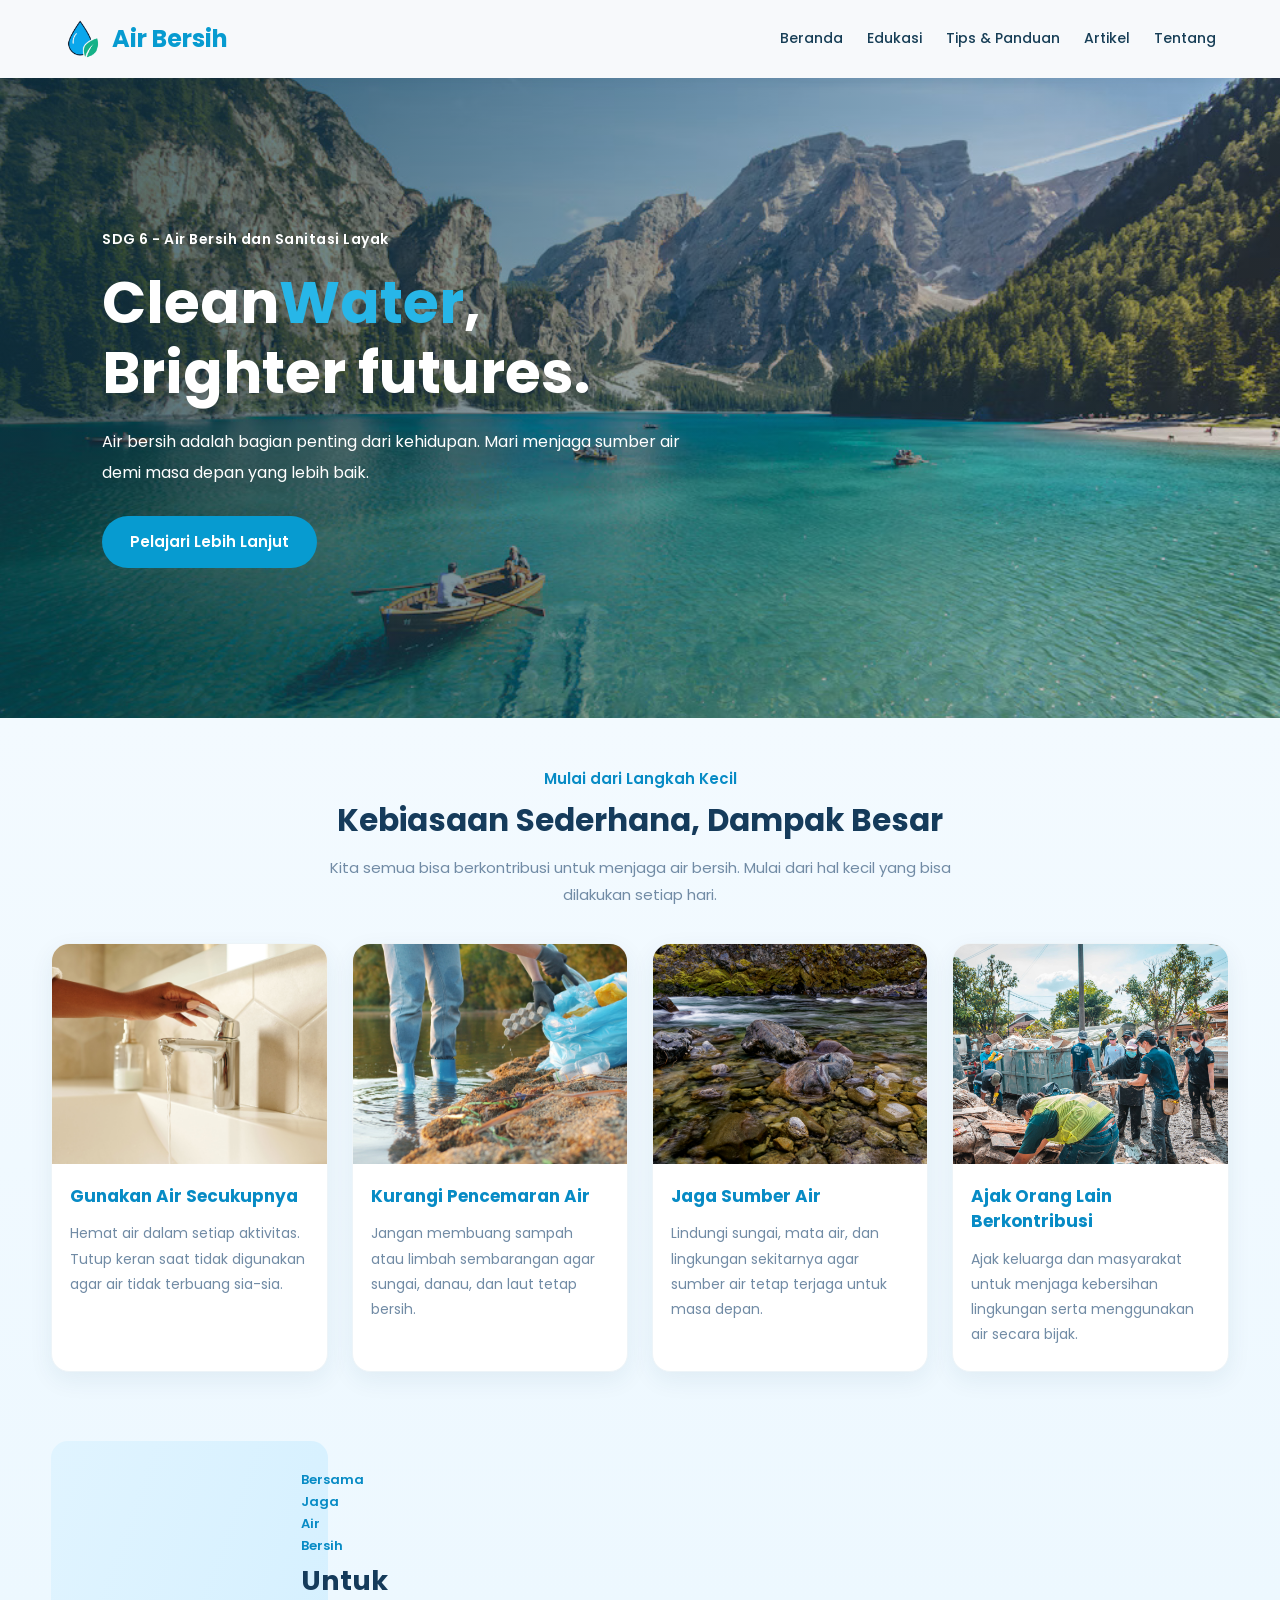
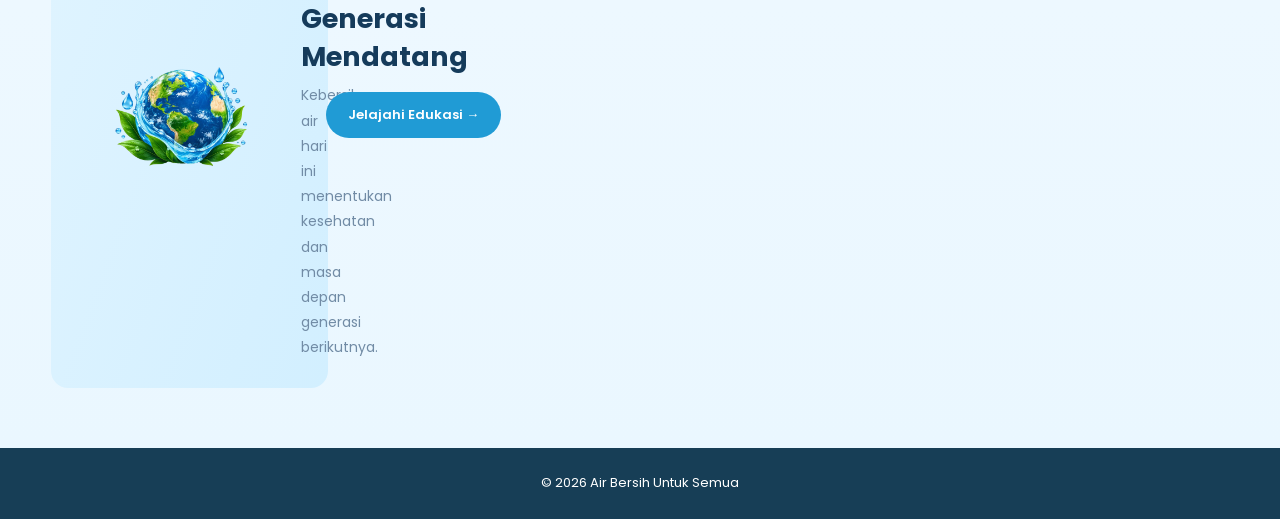
==== commit 2cbe37fd: "Update index.html" ====
--- a/index.html
+++ b/index.html
@@ -128,8 +128,6 @@
                     </div>
                 </article>
 
-            </div>
-
             <div class="ajakan-edukasi">
 
                 <div class="ajakan-gambar">
--- a/css/style.css
+++ b/css/style.css
@@ -48,15 +48,28 @@
     justify-content: space-between;
     gap: 24px;
 }
-/* Logo website */
 .logo {
+    display: flex;
+    align-items: center;
+    gap: 10px;
     color: #079BD0;
     font-size: 24px;
     font-weight: 700;
     text-decoration: none;
     white-space: nowrap;
 }
-/* Kumpulan tautan navigasi */
+
+.logo img {
+    display: block;
+    width: 38px;
+    height: 38px;
+    object-fit: contain;
+    flex-shrink: 0;
+}
+
+.logo span {
+    display: inline-block;
+}
 .menu {
     display: flex;
     align-items: center;
@@ -137,21 +150,6 @@
     margin-bottom: 28px;
     font-size: 16px;
     line-height: 1.9;
-}
-.tombol {
-    display: inline-block;
-    padding: 12px 25px;
-    border-radius: 30px;
-    background-color: #209bd5;
-    color: #ffffff;
-    font-size: 14px;
-    font-weight: 600;
-    text-decoration: none;
-    transition: background-color 0.3s ease, transform 0.3s ease;
-}
-.tombol:hover {
-    background-color: #1178ae;
-    transform: translateY(-2px);
 }
 /* ===== BAGIAN MULAI DARI LANGKAH KECIL ===== */
 
@@ -297,11 +295,109 @@
 .tombol-ajakan:hover {
     background-color: #1178ae;
 }
+
+/* =====================================
+   1. PENGATURAN DASAR DESKTOP
+   Berlaku untuk desktop 1440 px
+===================================== */
+
+* {
+    box-sizing: border-box;
+}
+
+img {
+    max-width: 100%;
+    height: auto;
+}
+
+.kumpulan-kartu {
+    display: grid;
+    grid-template-columns: repeat(4, minmax(0, 1fr));
+    gap: 24px;
+}
+
+.kartu {
+    width: 100%;
+    min-width: 0;
+}
+
+.kartu img {
+    width: 100%;
+    height: 220px;
+    object-fit: cover;
+}
+
+
+/* =====================================
+   2. PENGATURAN TABLET
+   Berlaku pada lebar 768 px ke bawah
+===================================== */
+
+@media (max-width: 768px) {
+
+    nav {
+        flex-wrap: wrap;
+        gap: 12px;
+        padding: 14px 20px;
+    }
+
+    .menu {
+        display: flex;
+        justify-content: center;
+        flex-wrap: wrap;
+        gap: 12px;
+    }
+
+    .hero {
+        min-height: 420px;
+        padding: 40px 5%;
+    }
+
+    .hero h1 {
+        font-size: 30px;
+    }
+
+    .kumpulan-kartu {
+        grid-template-columns: repeat(2, minmax(0, 1fr));
+        gap: 16px;
+    }
+
+    .kartu img {
+        height: 180px;
+    }
+
+    .ajakan-edukasi {
+        flex-wrap: wrap;
+        gap: 16px;
+        padding: 24px 20px;
+    }
+
+    .ajakan-gambar {
+        flex: 1 1 180px;
+    }
+
+    .ajakan-gambar img {
+        max-width: 100%;
+        height: 140px;
+        object-fit: cover;
+    }
+
+    .tombol-ajakan {
+        max-width: 100%;
+    }
+}
+
+
+
+
+
+
+
 /* =====================================
    PENGATURAN RESPONSIF KHUSUS HP (MOBILE)
 ===================================== */
 
-@media (max-width: 768px) {
+@media (max-width: 480px) {
     nav {
         flex-direction: column;
         align-items: center;
@@ -347,508 +443,1031 @@
         width: 100%;
     }
 }
-/* =====================================
-   PERBAIKAN HALAMAN ARTIKEL
-===================================== */
-
-body.artikel-halaman {
-    margin: 0;
-    color: #173E56;
-    background: #FFFFFF;
-}
-/* Bagian pembuka */
-.artikel-halaman .artikel-hero {
-    padding: 80px 8%;
-    background: #FFFFFF;
+
+
+/* ========================================
+   HALAMAN TENTANG
+======================================== */
+
+/* Hero */
+
+.tentang-hero {
+    width: 100%;
+    min-height: 390px;
+    padding: 75px 7%;
+    display: flex;
+    align-items: center;
+    justify-content: center;
+    background: linear-gradient(135deg, #EAF7FC, #F7FBFD);
     text-align: center;
 }
-.artikel-halaman .artikel-hero-isi {
-    max-width: 900px;
+
+.tentang-hero-isi {
+    width: 100%;
+    max-width: 850px;
     margin: 0 auto;
 }
-.artikel-halaman .artikel-label {
-    margin-bottom: 20px;
-    color: #07869B;
+
+.tentang-label {
+    margin-bottom: 18px;
+    color: #079BD0;
     font-size: 13px;
     font-weight: 700;
-    letter-spacing: 2px;
-}
-.artikel-halaman .artikel-hero h1 {
-    max-width: 850px;
-    margin: 0 auto 24px;
-    color: #173E56;
-    font-size: clamp(34px, 4vw, 58px);
-    line-height: 1.2;
-}
-.artikel-halaman .artikel-hero-isi > p:last-child {
-    max-width: 750px;
-    margin: 0 auto;
-    color: #526B7A;
-    font-size: 17px;
-    line-height: 1.9;
-}
-/* Artikel utama */
-.artikel-halaman .artikel-content {
-    padding: 65px 8%;
-    background: #F0F8F8;
-    border-radius: 20px;
-}
-.artikel-halaman .artikel-container {
-    display: grid;
-    grid-template-columns: minmax(0, 1fr) minmax(0, 1fr);
-    align-items: center;
-    gap: 55px;
-    max-width: 1200px;
-    margin: 0 auto;
-}
-.artikel-halaman .artikel-gambar {
-    width: 100%;
-    min-width: 0;
-    overflow: hidden;
-    border-radius: 16px;
-}
-.artikel-halaman .artikel-gambar img {
-    display: block;
-    width: 100%;
-    height: 380px;
-    object-fit: cover;
-    border-radius: 16px;
-}
-.artikel-halaman .artikel-teks {
-    min-width: 0;
-    overflow-wrap: break-word;
-}
-.artikel-halaman .artikel-subjudul {
-    margin-bottom: 14px;
-    color: #07869B;
-    font-size: 12px;
-    font-weight: 700;
-    letter-spacing: 1.5px;
-}
-.artikel-halaman .artikel-teks h2 {
+    letter-spacing: 1.2px;
+    line-height: 1.7;
+}
+
+.tentang-hero h1 {
     margin: 0 0 20px;
     color: #173E56;
-    font-size: clamp(27px, 3vw, 38px);
+    font-size: clamp(30px, 4vw, 48px);
     line-height: 1.3;
 }
-.artikel-halaman .artikel-teks p:not(.artikel-subjudul) {
-    margin-bottom: 16px;
-    color: #526B7A;
+
+.tentang-hero h1 span {
+    color: #079BD0;
+}
+
+.tentang-hero-isi > p:not(.tentang-label) {
+    max-width: 760px;
+    margin: 0 auto 28px;
+    color: #526875;
     font-size: 15px;
     line-height: 1.9;
 }
-/* Tombol */
-.artikel-halaman .tombol {
+
+.tentang-tombol {
     display: inline-block;
-    margin-top: 10px;
-    padding: 13px 25px;
+    padding: 13px 27px;
+    border: none;
     border-radius: 30px;
     background: #079BD0;
     color: #FFFFFF;
+    font-family: inherit;
+    font-size: 14px;
+    font-weight: 600;
+    line-height: 1.6;
+    text-align: center;
+    text-decoration: none;
+    cursor: pointer;
+    transition: background .25s ease, transform .25s ease;
+}
+
+.tentang-tombol:hover {
+    background: #1178AE;
+    color: #FFFFFF;
+    transform: translateY(-2px);
+}
+
+/* Pengenalan */
+
+.tentang-pengenalan {
+    width: 100%;
+    max-width: 1250px;
+    margin: 0 auto;
+    padding: 80px 7%;
+    display: grid;
+    grid-template-columns: repeat(2, minmax(0, 1fr));
+    align-items: center;
+    gap: 50px;
+}
+
+.tentang-gambar {
+    width: 100%;
+    min-width: 0;
+    overflow: hidden;
+    border-radius: 18px;
+}
+
+.tentang-gambar img {
+    display: block;
+    width: 100%;
+    height: 390px;
+    object-fit: cover;
+}
+
+.tentang-teks {
+    min-width: 0;
+}
+
+.tentang-subjudul {
+    margin-bottom: 12px;
+    color: #079BD0;
+    font-size: 12px;
+    font-weight: 700;
+    letter-spacing: 1.2px;
+    line-height: 1.7;
+}
+
+.tentang-teks h2 {
+    margin-bottom: 18px;
+    color: #173E56;
+    font-size: clamp(25px, 3vw, 34px);
+    line-height: 1.4;
+}
+
+.tentang-teks > p:not(.tentang-subjudul) {
+    margin-bottom: 15px;
+    color: #526875;
+    font-size: 14px;
+    line-height: 1.9;
+}
+
+/* Judul bagian bersama */
+
+.tentang-tujuan .bagian-judul,
+.tim-penyusun .bagian-judul,
+.referensi .bagian-judul {
+    max-width: 760px;
+    margin: 0 auto 40px;
+    text-align: center;
+}
+
+.tentang-tujuan .bagian-judul h2,
+.tim-penyusun .bagian-judul h2,
+.referensi .bagian-judul h2 {
+    margin-bottom: 12px;
+    color: #173E56;
+    font-size: clamp(25px, 3vw, 35px);
+    line-height: 1.4;
+}
+
+.tentang-tujuan .bagian-judul > p:last-child,
+.tim-penyusun .bagian-judul > p:last-child,
+.referensi .bagian-judul > p:last-child {
+    color: #617783;
+    font-size: 14px;
+    line-height: 1.8;
+}
+
+.tentang-tujuan .bagian-judul .tentang-subjudul {
+    margin-bottom: 10px;
+}
+
+/* Tujuan dan misi */
+
+.tentang-tujuan {
+    padding: 80px 7%;
+    background: #F2F9FD;
+}
+
+.tentang-grid {
+    width: 100%;
+    max-width: 1200px;
+    margin: 0 auto;
+    display: grid;
+    grid-template-columns: repeat(3, minmax(0, 1fr));
+    gap: 25px;
+}
+
+.tentang-card {
+    min-width: 0;
+    padding: 30px 26px;
+    background: #FFFFFF;
+    border: 1px solid #E3EEF3;
+    border-radius: 16px;
+    box-shadow: 0 5px 20px rgba(23, 62, 86, .05);
+    transition: transform .25s ease, box-shadow .25s ease;
+}
+
+.tentang-card:hover {
+    transform: translateY(-5px);
+    box-shadow: 0 12px 25px rgba(23, 62, 86, .10);
+}
+
+.tentang-nomor {
+    margin-bottom: 18px;
+    color: #079BD0;
+    font-size: 32px;
+    font-weight: 700;
+    line-height: 1.3;
+}
+
+.tentang-card h3 {
+    margin-bottom: 12px;
+    color: #173E56;
+    font-size: 18px;
+    line-height: 1.5;
+}
+
+.tentang-card p {
+    color: #617783;
+    font-size: 13px;
+    line-height: 1.9;
+}
+
+/* Dukungan SDG 6 */
+
+.tentang-sdg {
+    padding: 75px 7%;
+    background: #173E56;
+    color: #FFFFFF;
+    text-align: center;
+}
+
+.tentang-sdg-isi {
+    width: 100%;
+    max-width: 850px;
+    margin: 0 auto;
+}
+
+.tentang-sdg .tentang-subjudul {
+    color: #8BE0F5;
+}
+
+.tentang-sdg h2 {
+    margin-bottom: 18px;
+    color: #FFFFFF;
+    font-size: clamp(25px, 3vw, 35px);
+    line-height: 1.4;
+}
+
+.tentang-sdg-isi > p:not(.tentang-subjudul) {
+    margin-bottom: 28px;
+    color: #DCEAF0;
+    font-size: 14px;
+    line-height: 1.9;
+}
+
+/* Ajakan */
+
+.tentang-ajakan {
+    padding: 70px 7%;
+    background: #F2F9FD;
+    color: #173E56;
+    text-align: center;
+}
+
+.tentang-ajakan h2 {
+    max-width: 850px;
+    margin: 0 auto 18px;
+    color: #173E56;
+    font-size: clamp(26px, 3vw, 36px);
+    line-height: 1.4;
+}
+
+.tentang-ajakan p {
+    max-width: 800px;
+    margin: 0 auto 30px;
+    color: #526875;
+    font-size: 15px;
+    line-height: 1.9;
+}
+
+/* Anggota kelompok */
+
+.tim-penyusun {
+    padding: 80px 7%;
+    background: #FFFFFF;
+}
+
+.tim-penyusun .bagian-label,
+.referensi .bagian-label {
+    margin-bottom: 10px;
+    color: #079BD0;
+    font-size: 12px;
+    font-weight: 700;
+    letter-spacing: 1.2px;
+}
+
+.tim-grid {
+    width: 100%;
+    max-width: 1200px;
+    margin: 0 auto;
+    display: grid;
+    grid-template-columns: repeat(3, minmax(0, 1fr));
+    align-items: stretch;
+    gap: 25px;
+}
+
+.tim-card {
+    min-width: 0;
+    padding: 28px 24px;
+    background: #FFFFFF;
+    border: 1px solid #E3EEF3;
+    border-radius: 16px;
+    box-shadow: 0 5px 20px rgba(23, 62, 86, .06);
+    text-align: center;
+    transition: transform .25s ease, box-shadow .25s ease;
+}
+
+.tim-card:hover {
+    transform: translateY(-5px);
+    box-shadow: 0 12px 25px rgba(23, 62, 86, .11);
+}
+
+.tim-foto {
+    width: 145px;
+    height: 145px;
+    margin: 0 auto 22px;
+    overflow: hidden;
+    border-radius: 50%;
+    background: #EAF4F8;
+}
+
+.tim-foto img {
+    display: block;
+    width: 100%;
+    height: 100%;
+    object-fit: cover;
+}
+
+.tim-card h3 {
+    margin-bottom: 8px;
+    color: #173E56;
+    font-size: 17px;
+    line-height: 1.5;
+}
+
+.tim-nim {
+    margin-bottom: 14px;
+    color: #079BD0;
+    font-size: 13px;
+    font-weight: 600;
+}
+
+.tim-tugas {
+    color: #617783;
+    font-size: 13px;
+    line-height: 1.8;
+    text-align: left;
+}
+
+/* Referensi */
+
+.referensi {
+    padding: 80px 7%;
+    background: #F2F9FD;
+}
+
+.referensi-grid {
+    width: 100%;
+    max-width: 1200px;
+    margin: 0 auto;
+    display: grid;
+    grid-template-columns: repeat(3, minmax(0, 1fr));
+    align-items: stretch;
+    gap: 25px;
+}
+
+.referensi-card {
+    min-width: 0;
+    padding: 28px 25px;
+    display: flex;
+    flex-direction: column;
+    align-items: flex-start;
+    background: #FFFFFF;
+    border: 1px solid #E3EEF3;
+    border-radius: 16px;
+    box-shadow: 0 5px 20px rgba(23, 62, 86, .05);
+    transition: transform .25s ease, box-shadow .25s ease;
+}
+
+.referensi-card:hover {
+    transform: translateY(-5px);
+    box-shadow: 0 12px 25px rgba(23, 62, 86, .10);
+}
+
+.referensi-kategori {
+    margin-bottom: 14px;
+    color: #079BD0;
+    font-size: 11px;
+    font-weight: 700;
+    letter-spacing: .8px;
+    line-height: 1.7;
+}
+
+.referensi-card h3 {
+    margin-bottom: 14px;
+    color: #173E56;
+    font-size: 18px;
+    line-height: 1.5;
+}
+
+.referensi-card > p:not(.referensi-kategori) {
+    margin-bottom: 22px;
+    color: #617783;
+    font-size: 13px;
+    line-height: 1.8;
+}
+
+.referensi-card a {
+    margin-top: auto;
+    color: #079BD0;
+    font-size: 13px;
     font-weight: 600;
     text-decoration: none;
-    transition: 0.25s ease;
-}
-.artikel-halaman .tombol:hover {
-    background: #057EAA;
-    transform: translateY(-2px);
-}
-/* Daftar artikel */
-.artikel-halaman .artikel-daftar {
-    padding: 75px 8%;
+}
+
+.referensi-card a:hover {
+    color: #1178AE;
+    text-decoration: underline;
+}
+
+/* Footer halaman */
+
+.site-footer {
+    width: 100%;
+    padding: 30px 20px;
+    margin: 0;
+    background: #173E56;
+    color: #FFFFFF;
+    text-align: center;
+}
+
+.site-footer p {
+    margin: 0;
+    font-size: 14px;
+    line-height: 1.7;
+}
+
+/* =====================================
+   1. PENGATURAN DASAR DESKTOP
+   Berlaku untuk desktop 1440 px
+===================================== */
+
+* {
+    box-sizing: border-box;
+}
+
+img {
+    max-width: 100%;
+    height: auto;
+}
+
+.kumpulan-kartu {
+    display: grid;
+    grid-template-columns: repeat(4, minmax(0, 1fr));
+    gap: 24px;
+}
+
+.kartu {
+    width: 100%;
+    min-width: 0;
+}
+
+.kartu img {
+    width: 100%;
+    height: 220px;
+    object-fit: cover;
+}
+
+
+/* =====================================
+   2. PENGATURAN TABLET
+   Berlaku pada lebar 768 px ke bawah
+===================================== */
+
+@media (max-width: 768px) {
+
+    nav {
+        flex-wrap: wrap;
+        gap: 12px;
+        padding: 14px 20px;
+    }
+
+    .menu {
+        display: flex;
+        justify-content: center;
+        flex-wrap: wrap;
+        gap: 12px;
+    }
+
+    .hero {
+        min-height: 420px;
+        padding: 40px 5%;
+    }
+
+    .hero h1 {
+        font-size: 30px;
+    }
+
+    .kumpulan-kartu {
+        grid-template-columns: repeat(2, minmax(0, 1fr));
+        gap: 16px;
+    }
+
+    .kartu img {
+        height: 180px;
+    }
+
+    .ajakan-edukasi {
+        flex-wrap: wrap;
+        gap: 16px;
+        padding: 24px 20px;
+    }
+
+    .ajakan-gambar {
+        flex: 1 1 180px;
+    }
+
+    .ajakan-gambar img {
+        max-width: 100%;
+        height: 140px;
+        object-fit: cover;
+    }
+
+    .tombol-ajakan {
+        max-width: 100%;
+    }
+}
+
+
+/* =====================================
+   3. PENGATURAN SMARTPHONE
+   Berlaku pada lebar 480 px ke bawah
+===================================== */
+
+@media (max-width: 480px) {
+
+    nav {
+        flex-direction: column;
+        align-items: center;
+        text-align: center;
+        gap: 12px;
+        padding: 14px 16px;
+    }
+
+    .menu {
+        width: 100%;
+        justify-content: center;
+        gap: 10px;
+    }
+
+    .hero {
+        min-height: 400px;
+        padding: 36px 6%;
+        text-align: left;
+    }
+
+    .hero h1 {
+        font-size: 26px;
+        line-height: 1.3;
+    }
+
+    .hero p {
+        font-size: 15px;
+        line-height: 1.6;
+    }
+
+    .kumpulan-kartu {
+        grid-template-columns: minmax(0, 1fr);
+        gap: 16px;
+    }
+
+    .kartu {
+        width: 100%;
+    }
+
+    .kartu img {
+        height: 190px;
+    }
+
+    .ajakan-edukasi {
+        flex-direction: column;
+        align-items: center;
+        text-align: center;
+        padding: 24px 16px;
+        gap: 16px;
+    }
+
+    .ajakan-gambar {
+        flex: none;
+        width: 100%;
+    }
+
+    .ajakan-gambar img {
+        width: 140px;
+        height: 120px;
+        object-fit: cover;
+    }
+
+    .tombol-ajakan {
+        width: 100%;
+    }
+}
+
+
+/* ========================================
+ HALAMAN ARTIKEL
+======================================== */
+
+/* Hero Artikel */
+
+main .artikel-hero {
+    width: 100%;
+    min-height: 350px;
+    padding: 70px 7%;
+    display: flex;
+    align-items: center;
+    justify-content: center;
+    background: linear-gradient(135deg, #EAF7FC, #F7FBFD);
+    text-align: center;
+}
+
+main .artikel-hero-isi {
+    width: 100%;
+    max-width: 850px;
+    margin: 0 auto;
+}
+
+main .artikel-label {
+    margin: 0 0 16px;
+    color: #079BD0;
+    font-size: 13px;
+    font-weight: 600;
+    letter-spacing: 1.2px;
+    line-height: 1.7;
+}
+
+main .artikel-hero h1 {
+    margin: 0 0 20px;
+    color: #173E56;
+    font-size: clamp(30px, 4vw, 46px);
+    line-height: 1.3;
+}
+
+main .artikel-hero-isi > p:last-child {
+    max-width: 750px;
+    margin: 0 auto;
+    color: #526875;
+    font-size: 15px;
+    line-height: 1.9;
+}
+
+/* Artikel Utama */
+
+main .artikel-content {
+    width: 100%;
+    padding: 75px 7%;
     background: #FFFFFF;
 }
-.artikel-halaman .artikel-judul {
+
+main .artikel-container {
+    width: 100%;
+    max-width: 1200px;
+    margin: 0 auto;
+    display: grid;
+    grid-template-columns: repeat(2, minmax(0, 1fr));
+    align-items: center;
+    gap: 50px;
+}
+
+main .artikel-gambar {
+    width: 100%;
+    min-width: 0;
+    overflow: hidden;
+    border-radius: 18px;
+}
+
+main .artikel-gambar img {
+    display: block;
+    width: 100%;
+    height: 380px;
+    object-fit: cover;
+}
+
+main .artikel-teks {
+    min-width: 0;
+}
+
+main .artikel-subjudul {
+    margin: 0 0 12px;
+    color: #079BD0;
+    font-size: 12px;
+    font-weight: 600;
+    letter-spacing: 1.2px;
+    line-height: 1.7;
+}
+
+main .artikel-teks h2 {
+    margin: 0 0 18px;
+    color: #173E56;
+    font-size: clamp(24px, 3vw, 33px);
+    line-height: 1.4;
+}
+
+main .artikel-teks > p:not(.artikel-subjudul) {
+    margin: 0 0 15px;
+    color: #526875;
+    font-size: 14px;
+    line-height: 1.9;
+}
+
+main .artikel-teks .tombol {
+    display: inline-block;
+    margin-top: 10px;
+}
+
+/* Daftar Artikel */
+
+main .artikel-daftar {
+    width: 100%;
+    padding: 75px 7%;
+    background: #F2F9FD;
+}
+
+main .artikel-judul {
+    width: 100%;
     max-width: 750px;
     margin: 0 auto 40px;
     text-align: center;
 }
-.artikel-halaman .artikel-judul h2 {
-    margin-bottom: 18px;
-    font-size: clamp(28px, 3vw, 40px);
-    line-height: 1.3;
-}
-.artikel-halaman .artikel-judul > p:last-child {
-    color: #526B7A;
+
+main .artikel-judul h2 {
+    margin: 0 0 14px;
+    color: #173E56;
+    font-size: clamp(25px, 3vw, 34px);
+    line-height: 1.4;
+}
+
+main .artikel-judul > p:last-child {
+    color: #617783;
+    font-size: 14px;
     line-height: 1.8;
 }
-.artikel-halaman .artikel-grid {
+
+main .artikel-grid {
+    width: 100%;
+    max-width: 1200px;
+    margin: 0 auto;
     display: grid;
     grid-template-columns: repeat(3, minmax(0, 1fr));
     gap: 25px;
-    max-width: 1200px;
-    margin: 0 auto;
-}
-.artikel-halaman .artikel-card {
+}
+
+main .artikel-card {
     min-width: 0;
     overflow: hidden;
-    border: 1px solid #E5EEF2;
+    display: flex;
+    flex-direction: column;
+    background: #FFFFFF;
+    border: 1px solid #E3EEF3;
     border-radius: 16px;
-    background: #FFFFFF;
-    box-shadow: 0 5px 20px rgba(23, 62, 86, 0.06);
-}
-.artikel-halaman .artikel-card img {
+    box-shadow: 0 5px 20px rgba(23, 62, 86, .05);
+    transition: transform .25s ease, box-shadow .25s ease;
+}
+
+main .artikel-card:hover {
+    transform: translateY(-5px);
+    box-shadow: 0 12px 25px rgba(23, 62, 86, .10);
+}
+
+main .artikel-card > img {
     display: block;
     width: 100%;
     height: 220px;
     object-fit: cover;
 }
-.artikel-halaman .artikel-card-isi {
-    padding: 25px;
-}
-.artikel-halaman .artikel-card-isi h3 {
-    margin: 0 0 14px;
-    font-size: 20px;
+
+main .artikel-card-isi {
+    flex: 1;
+    padding: 24px;
+    display: flex;
+    flex-direction: column;
+    align-items: flex-start;
+}
+
+main .artikel-card-isi h3 {
+    margin: 0 0 12px;
+    color: #173E56;
+    font-size: 18px;
+    line-height: 1.5;
+}
+
+main .artikel-card-isi > p:not(.artikel-subjudul) {
+    margin: 0 0 20px;
+    color: #617783;
+    font-size: 13px;
+    line-height: 1.8;
+}
+
+main .artikel-card-isi a {
+    margin-top: auto;
+    color: #079BD0;
+    font-size: 13px;
+    font-weight: 500;
+    text-decoration: none;
+}
+
+main .artikel-card-isi a:hover {
+    color: #1178AE;
+    text-decoration: underline;
+}
+
+/* Ajakan */
+
+main .artikel-ajakan {
+    width: 100%;
+    padding: 70px 7%;
+    background: #F2F9FD;
+    color: #173E56;
+    text-align: center;
+}
+
+main .artikel-ajakan h2 {
+    max-width: 900px;
+    margin: 0 auto 20px;
+    color: #173E56;
+    font-size: clamp(26px, 3vw, 36px);
     line-height: 1.4;
 }
-.artikel-halaman .artikel-card-isi p:not(.artikel-subjudul) {
-    margin-bottom: 20px;
-    color: #526B7A;
-    font-size: 14px;
-    line-height: 1.8;
-}
-.artikel-halaman .artikel-card-isi a {
-    color: #078DBB;
-    font-weight: 600;
-    text-decoration: none;
-}
-/* Ajakan */
-.artikel-halaman .artikel-ajakan {
-    padding: 65px 8%;
-    background: #F3F9FE;
-    text-align: center;
-}
-.artikel-halaman .artikel-ajakan h2 {
-    max-width: 750px;
-    margin: 0 auto 18px;
-    font-size: clamp(28px, 3vw, 38px);
-    line-height: 1.3;
-}
-.artikel-halaman .artikel-ajakan p {
-    max-width: 700px;
-    margin: 0 auto 25px;
-    color: #526B7A;
-    line-height: 1.8;
-}
-/* Footer */
-.artikel-halaman footer {
-    padding: 25px 8%;
+
+main .artikel-ajakan p {
+    max-width: 800px;
+    margin: 0 auto 30px;
+    color: #526875;
+    font-size: 15px;
+    line-height: 1.9;
+}
+
+main .artikel-ajakan .tombol {
+    display: inline-block;
+}
+
+/* Footer Artikel */
+
+footer {
+    width: 100%;
+    padding: 30px 20px;
+    margin: 0;
     background: #173E56;
     color: #FFFFFF;
     text-align: center;
 }
-.artikel-halaman footer p {
+
+footer p {
     margin: 0;
-}
-/* Tablet */
-
-@media (max-width: 950px) {
-    .artikel-halaman .artikel-container {
-        gap: 30px;
-    }
-    .artikel-halaman .artikel-gambar img {
-        height: 320px;
-    }
-    .artikel-halaman .artikel-grid {
+    font-size: 14px;
+    line-height: 1.7;
+}
+
+/* =====================================
+   1. PENGATURAN DASAR DESKTOP
+   Berlaku untuk desktop 1440 px
+===================================== */
+
+* {
+    box-sizing: border-box;
+}
+
+img {
+    max-width: 100%;
+    height: auto;
+}
+
+.kumpulan-kartu {
+    display: grid;
+    grid-template-columns: repeat(4, minmax(0, 1fr));
+    gap: 24px;
+}
+
+.kartu {
+    width: 100%;
+    min-width: 0;
+}
+
+.kartu img {
+    width: 100%;
+    height: 220px;
+    object-fit: cover;
+}
+
+
+/* =====================================
+   2. PENGATURAN TABLET
+   Berlaku pada lebar 768 px ke bawah
+===================================== */
+
+@media (max-width: 768px) {
+
+    nav {
+        flex-wrap: wrap;
+        gap: 12px;
+        padding: 14px 20px;
+    }
+
+    .menu {
+        display: flex;
+        justify-content: center;
+        flex-wrap: wrap;
+        gap: 12px;
+    }
+
+    .hero {
+        min-height: 420px;
+        padding: 40px 5%;
+    }
+
+    .hero h1 {
+        font-size: 30px;
+    }
+
+    .kumpulan-kartu {
         grid-template-columns: repeat(2, minmax(0, 1fr));
-    }
-    .artikel-halaman .artikel-card:last-child {
-        grid-column: 1 / -1;
+        gap: 16px;
+    }
+
+    .kartu img {
+        height: 180px;
+    }
+
+    .ajakan-edukasi {
+        flex-wrap: wrap;
+        gap: 16px;
+        padding: 24px 20px;
+    }
+
+    .ajakan-gambar {
+        flex: 1 1 180px;
+    }
+
+    .ajakan-gambar img {
+        max-width: 100%;
+        height: 140px;
+        object-fit: cover;
+    }
+
+    .tombol-ajakan {
+        max-width: 100%;
+    }
+}
+
+
+/* =====================================
+   3. PENGATURAN SMARTPHONE
+   Berlaku pada lebar 480 px ke bawah
+===================================== */
+
+@media (max-width: 480px) {
+
+    nav {
+        flex-direction: column;
+        align-items: center;
+        text-align: center;
+        gap: 12px;
+        padding: 14px 16px;
+    }
+
+    .menu {
         width: 100%;
-        max-width: 500px;
-        justify-self: center;
-    }
-}
-/* HP */
-
-@media (max-width: 650px) {
-    .artikel-halaman .artikel-hero {
-        padding: 50px 6%;
-    }
-    .artikel-halaman .artikel-hero h1 {
-        font-size: 34px;
-    }
-    .artikel-halaman .artikel-hero-isi > p:last-child {
+        justify-content: center;
+        gap: 10px;
+    }
+
+    .hero {
+        min-height: 400px;
+        padding: 36px 6%;
+        text-align: left;
+    }
+
+    .hero h1 {
+        font-size: 26px;
+        line-height: 1.3;
+    }
+
+    .hero p {
         font-size: 15px;
-    }
-    .artikel-halaman .artikel-content {
-        padding: 35px 6%;
-        border-radius: 14px;
-    }
-    .artikel-halaman .artikel-container {
+        line-height: 1.6;
+    }
+
+    .kumpulan-kartu {
         grid-template-columns: minmax(0, 1fr);
-        gap: 28px;
-    }
-    .artikel-halaman .artikel-gambar img {
-        height: 250px;
-    }
-    .artikel-halaman .artikel-teks h2 {
-        font-size: 28px;
-    }
-    .artikel-halaman .artikel-daftar {
-        padding: 50px 6%;
-    }
-    .artikel-halaman .artikel-grid {
-        grid-template-columns: minmax(0, 1fr);
-    }
-    .artikel-halaman .artikel-card:last-child {
-        grid-column: auto;
-        max-width: none;
-    }
-    .artikel-halaman .artikel-ajakan {
-        padding: 50px 6%;
-    }
-}
-/* =====================================
-   HALAMAN TENTANG
-===================================== */
-
-body.tentang-halaman {
-    color: #173E56;
-    background-color: #FFFFFF;
-}
-/* Bagian pembuka */
-.tentang-halaman .tentang-hero {
-    padding: 80px 8%;
-    background-color: #FFFFFF;
-    text-align: center;
-}
-.tentang-halaman .tentang-hero-isi {
-    max-width: 900px;
-    margin: 0 auto;
-}
-.tentang-halaman .tentang-label,
-.tentang-halaman .tentang-subjudul {
-    margin-bottom: 16px;
-    color: #07869B;
-    font-size: 13px;
-    font-weight: 700;
-    letter-spacing: 1.5px;
-}
-.tentang-halaman .tentang-hero h1 {
-    margin-bottom: 24px;
-    color: #173E56;
-    font-size: clamp(34px, 4vw, 54px);
-    line-height: 1.2;
-}
-.tentang-halaman .tentang-hero-isi > p:not(.tentang-label) {
-    max-width: 750px;
-    margin: 0 auto 24px;
-    color: #526B7A;
-    font-size: 16px;
-    line-height: 1.9;
-}
-/* Tombol halaman Tentang */
-.tentang-halaman .tentang-tombol {
-    display: inline-block;
-    padding: 13px 26px;
-    border-radius: 30px;
-    background-color: #079BD0;
-    color: #FFFFFF;
-    font-size: 14px;
-    font-weight: 600;
-    text-decoration: none;
-    transition: 0.25s ease;
-}
-.tentang-halaman .tentang-tombol:hover {
-    background-color: #057EAA;
-    transform: translateY(-2px);
-}
-/* Bagian gambar dan teks */
-.tentang-halaman .tentang-pengenalan {
-    display: grid;
-    grid-template-columns: 1fr 1fr;
-    align-items: center;
-    gap: 55px;
-    max-width: 1400px;
-    margin: 0 auto;
-    padding: 65px 8%;
-    background-color: #F0F8F8;
-    border-radius: 20px;
-}
-.tentang-halaman .tentang-gambar {
-    width: 100%;
-    min-width: 0;
-    overflow: hidden;
-    border-radius: 16px;
-}
-.tentang-halaman .tentang-gambar img {
-    display: block;
-    width: 100%;
-    height: 380px;
-    object-fit: cover;
-    border-radius: 16px;
-}
-.tentang-halaman .tentang-teks {
-    min-width: 0;
-}
-.tentang-halaman .tentang-teks h2 {
-    margin-bottom: 20px;
-    color: #173E56;
-    font-size: clamp(27px, 3vw, 38px);
-    line-height: 1.3;
-}
-.tentang-halaman .tentang-teks p:not(.tentang-subjudul) {
-    margin-bottom: 16px;
-    color: #526B7A;
-    font-size: 15px;
-    line-height: 1.9;
-}
-/* Bagian tujuan dan misi */
-.tentang-halaman .tentang-tujuan {
-    padding: 80px 8%;
-    background-color: #FFFFFF;
-}
-.tentang-halaman .tentang-judul {
-    max-width: 750px;
-    margin: 0 auto 40px;
-    text-align: center;
-}
-.tentang-halaman .tentang-judul h2,
-.tentang-halaman .tentang-sdg h2,
-.tentang-halaman .tentang-ajakan h2 {
-    margin-bottom: 18px;
-    color: #173E56;
-    font-size: clamp(28px, 3vw, 40px);
-    line-height: 1.3;
-}
-.tentang-halaman .tentang-judul > p:last-child {
-    color: #526B7A;
-    line-height: 1.8;
-}
-.tentang-halaman .tentang-grid {
-    display: grid;
-    grid-template-columns: repeat(3, minmax(0, 1fr));
-    gap: 25px;
-    max-width: 1200px;
-    margin: 0 auto;
-}
-.tentang-halaman .tentang-card {
-    padding: 30px;
-    border: 1px solid #E5EEF2;
-    border-radius: 16px;
-    background-color: #FFFFFF;
-    box-shadow: 0 5px 20px rgba(23, 62, 86, 0.06);
-}
-.tentang-halaman .tentang-nomor {
-    margin-bottom: 18px;
-    color: #079BD0;
-    font-size: 28px;
-    font-weight: 700;
-}
-.tentang-halaman .tentang-card h3 {
-    margin-bottom: 14px;
-    color: #173E56;
-    font-size: 20px;
-    line-height: 1.4;
-}
-.tentang-halaman .tentang-card p {
-    color: #526B7A;
-    font-size: 14px;
-    line-height: 1.8;
-}
-/* Bagian SDG 6 */
-.tentang-halaman .tentang-sdg {
-    padding: 70px 8%;
-    background-color: #F3F9FE;
-}
-.tentang-halaman .tentang-sdg-isi {
-    max-width: 850px;
-    margin: 0 auto;
-    text-align: center;
-}
-.tentang-halaman .tentang-sdg p:not(.tentang-subjudul) {
-    margin-bottom: 25px;
-    color: #526B7A;
-    line-height: 1.9;
-}
-/* Bagian ajakan */
-.tentang-halaman .tentang-ajakan {
-    padding: 70px 8%;
-    text-align: center;
-}
-.tentang-halaman .tentang-ajakan p {
-    max-width: 700px;
-    margin: 0 auto 25px;
-    color: #526B7A;
-    line-height: 1.9;
-}
-/* Footer */
-.tentang-halaman footer {
-    padding: 25px 8%;
-    background-color: #173E56;
-    color: #FFFFFF;
-    text-align: center;
-}
-.tentang-halaman footer p {
-    margin: 0;
-}
-/* =====================================
-   RESPONSIVE TABLET
-===================================== */
-
-
-@media (max-width: 950px) {
-    .tentang-halaman .tentang-pengenalan {
-        gap: 30px;
-        padding: 50px 6%;
-    }
-    .tentang-halaman .tentang-gambar img {
-        height: 320px;
-    }
-    .tentang-halaman .tentang-grid {
-        grid-template-columns: repeat(2, minmax(0, 1fr));
-    }
-}
-/* =====================================
-   RESPONSIVE HP
-===================================== */
-
-
-@media (max-width: 650px) {
-    .tentang-halaman .tentang-hero {
-        padding: 50px 6%;
-    }
-    .tentang-halaman .tentang-pengenalan {
-        grid-template-columns: 1fr;
-        gap: 28px;
-        padding: 35px 6%;
-        border-radius: 14px;
-    }
-    .tentang-halaman .tentang-gambar img {
-        height: 250px;
-    }
-    .tentang-halaman .tentang-teks h2 {
-        font-size: 28px;
-    }
-    .tentang-halaman .tentang-tujuan {
-        padding: 50px 6%;
-    }
-    .tentang-halaman .tentang-grid {
-        grid-template-columns: 1fr;
-        gap: 20px;
-    }
-    .tentang-halaman .tentang-card {
-        padding: 25px;
-    }
-    .tentang-halaman .tentang-sdg,
-    .tentang-halaman .tentang-ajakan {
-        padding: 50px 6%;
-    }
-}
-/* =====================================
-   6. EDUKASI - PENGATURAN DASAR
-===================================== */
-
-.halaman-edukasi {
-    color: #173E56;
-    background-color: #F3F9FE;
-}
-.halaman-edukasi img {
-    display: block;
-    max-width: 100%;
-    width: 100%;
-}
+        gap: 16px;
+    }
+
+    .kartu {
+        width: 100%;
+    }
+
+    .kartu img {
+        height: 190px;
+    }
+
+    .ajakan-edukasi {
+        flex-direction: column;
+        align-items: center;
+        text-align: center;
+        padding: 24px 16px;
+        gap: 16px;
+    }
+
+    .ajakan-gambar {
+        flex: none;
+        width: 100%;
+    }
+
+    .ajakan-gambar img {
+        width: 140px;
+        height: 120px;
+        object-fit: cover;
+    }
+
+    .tombol-ajakan {
+        width: 100%;
+    }
+}
+
 /* =====================================
    7. EDUKASI - HERO SECTION
 ===================================== */
@@ -1054,12 +1673,44 @@
     font-size: 13px;
     line-height: 1.7;
 }
-/* =====================================
-   13. RESPONSIVE TABLET
-===================================== */
-
-
-@media (max-width: 950px) {
+
+/* =====================================
+   PENGATURAN DASAR DESKTOP
+   Berlaku untuk desktop 1440 px
+===================================== */
+
+* {
+    box-sizing: border-box;
+}
+
+img {
+    max-width: 100%;
+    height: auto;
+}
+
+.kumpulan-kartu {
+    display: grid;
+    grid-template-columns: repeat(4, minmax(0, 1fr));
+    gap: 24px;
+}
+
+.kartu {
+    width: 100%;
+    min-width: 0;
+}
+
+.kartu img {
+    width: 100%;
+    height: 220px;
+    object-fit: cover;
+}
+
+/* =====================================
+   RESPONSIVE TABLET
+===================================== */
+
+
+@media (max-width: 768px) {
     /* Navigasi tablet */
     nav {
         padding: 15px 5%;
@@ -1105,7 +1756,7 @@
 ===================================== */
 
 
-@media (max-width: 650px) {
+@media (max-width: 480px) {
     /* Header dan navigasi HP */
     nav {
         flex-direction: column;
@@ -1238,12 +1889,92 @@
         padding: 20px 5%;
     }
 }
-/* =====================================
-   15. RESPONSIVE HP KECIL
-===================================== */
-
-
-@media (max-width: 380px) {
+
+/* =====================================
+   PENGATURAN DASAR DESKTOP
+   Berlaku untuk desktop 1440 px
+===================================== */
+
+@media (max-width: 1440px) {
+
+    /* Bagian pembuka Edukasi */
+    .edukasi-hero {
+        min-height: 636px;
+        padding: 80px 8%;
+    }
+
+    /* Bagian pengertian air bersih */
+    .edukasi-pengertian {
+        padding: 80px 8%;
+    }
+
+    .edukasi-pengertian-content {
+        display: flex;
+        flex-direction: row;
+        align-items: center;
+        gap: 40px;
+    }
+
+    .edukasi-gambar-pengertian,
+    .edukasi-teks-pengertian {
+        flex: 1 1 50%;
+        min-width: 0;
+    }
+
+    /* Bagian kartu edukasi */
+    .edukasi-bagian {
+        padding: 80px 8%;
+    }
+
+    .edukasi-grid {
+        display: grid;
+        grid-template-columns: repeat(4, minmax(0, 1fr));
+        gap: 22px;
+    }
+
+}
+
+/* RESPONSIVE TABLET */
+@media (max-width: 768px) {
+    .halaman-edukasi {
+        font-size: 14px;
+    }
+
+    .edukasi-hero {
+        min-height: 400px;
+        padding: 50px 6%;
+    }
+
+    .edukasi-hero h1 {
+        font-size: 38px;
+    }
+
+    .edukasi-pengertian,
+    .edukasi-bagian {
+        padding: 45px 6%;
+    }
+
+    .edukasi-pengertian-content {
+        flex-direction: column;
+    }
+
+    .edukasi-gambar-pengertian {
+        width: 100% !important;
+    }
+
+    .edukasi-grid {
+        grid-template-columns: repeat(2, 1fr);
+        gap: 15px;
+    }
+}
+
+
+/* =====================================
+RESPONSIVE HP
+===================================== */
+
+
+@media (max-width: 480px) {
     .menu {
         gap: 7px 11px;
     }
@@ -1348,7 +2079,14 @@
     border-radius: 15px;
     overflow: hidden;
     box-shadow: 0 4px 15px rgba(23, 62, 86, 0.08);
-}
+    transition: transform 0.25s ease, box-shadow 0.25s ease;
+}
+
+.tips-card:hover {
+    transform: translateY(-4px);
+    box-shadow: 0 12px 25px rgba(23, 62, 86, 0.12);
+}
+
 .tips-gambar {
     height: 200px;
     object-fit: cover;
@@ -1384,7 +2122,34 @@
     line-height: 1;
     margin-bottom: 15px;
 }
-/* RESPONSIVE TABLET DAN HP */
+
+/* =====================================
+   PENGATURAN DASAR DESKTOP
+   Berlaku untuk desktop 1440 px
+===================================== */
+
+@media (max-width: 1440px) {
+
+    /* Bagian pembuka Tips */
+    .tips-hero {
+        min-height: 636px;
+        padding: 80px 8%;
+    }
+
+    .tips-hero-isi {
+        max-width: 650px;
+    }
+
+    /* Bagian kartu tips */
+    .tips-grid {
+        display: grid;
+        grid-template-columns: repeat(3, minmax(0, 1fr));
+        gap: 25px;
+    }
+
+}
+
+/* RESPONSIVE TABLET */
 
 @media (max-width: 768px) {
     .tips-hero {
@@ -1405,7 +2170,7 @@
         height: 180px;
     }
 }
-/* RESPONSIVE HP KECIL */
+/* RESPONSIVE HP*/
 
 @media (max-width: 480px) {
     .tips-hero {
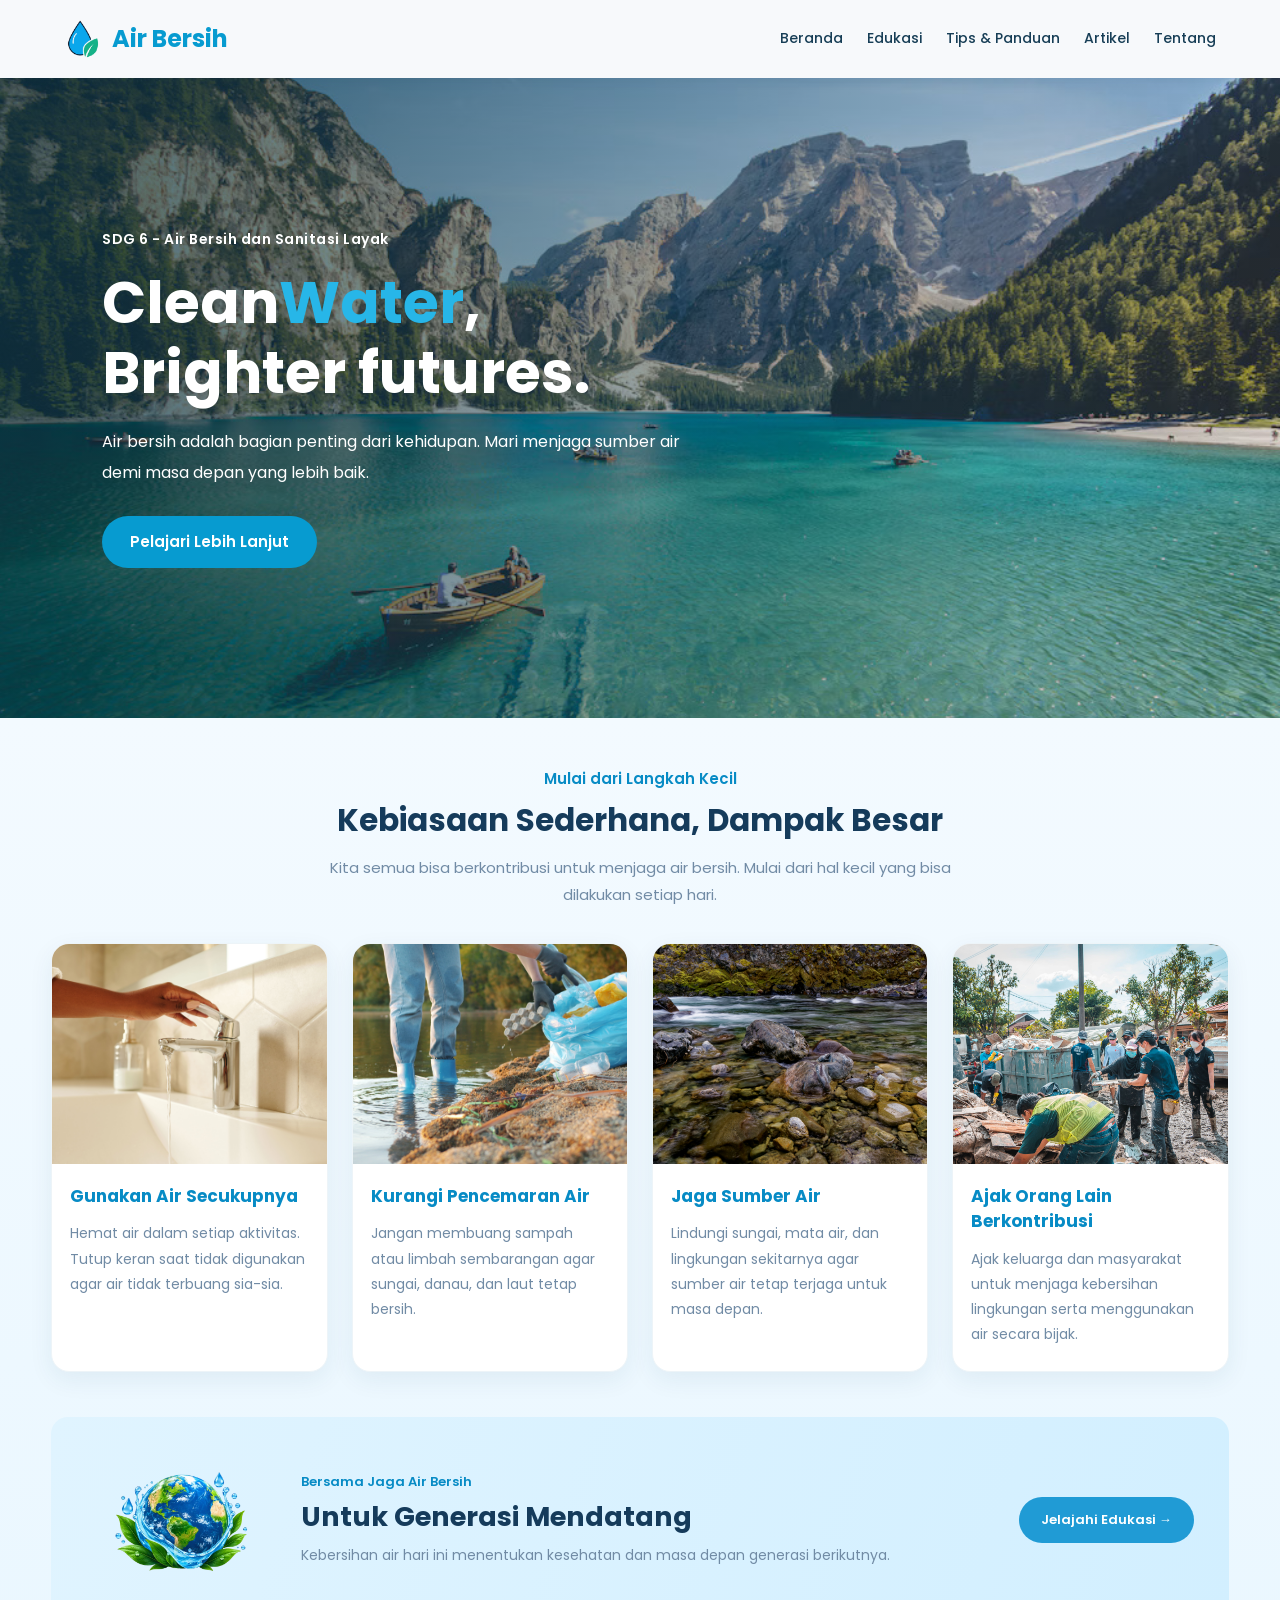
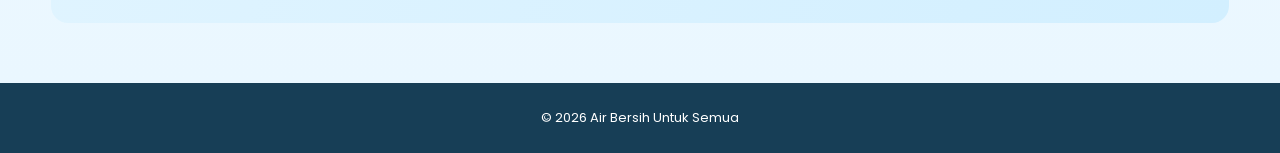
==== commit 17c8e870: "Update index.html" ====
--- a/index.html
+++ b/index.html
@@ -128,6 +128,8 @@
                     </div>
                 </article>
 
+            </div>
+
             <div class="ajakan-edukasi">
 
                 <div class="ajakan-gambar">
